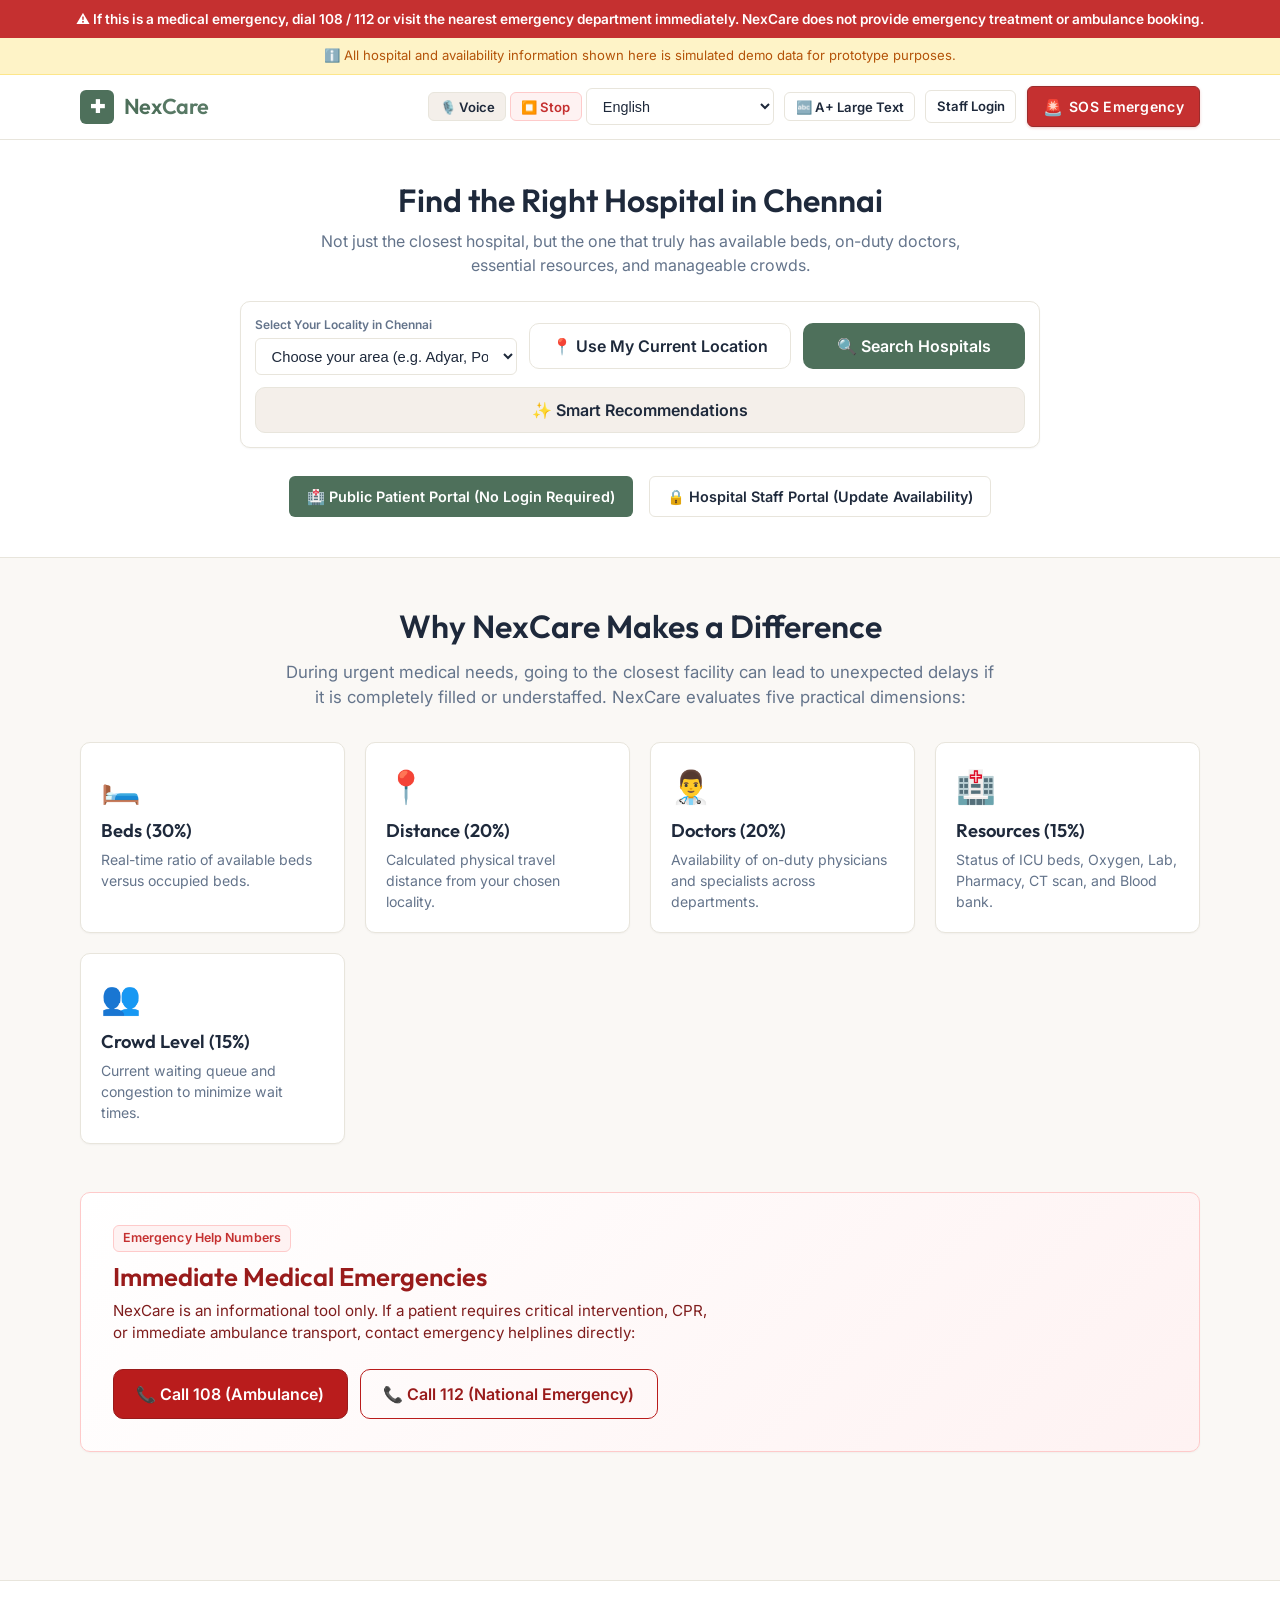
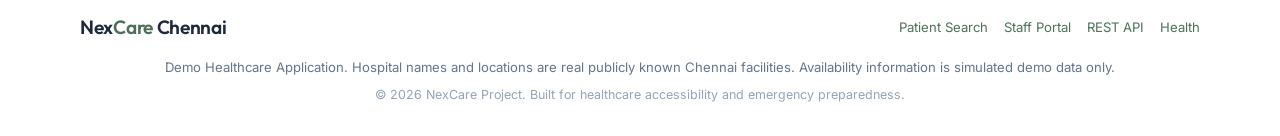
==== NexCare Project/NexCare/frontend/index.html @ f8515d34 "Initial commit - NexCare website" ====
<!DOCTYPE html>
<html lang="en">
<head>
  <meta charset="UTF-8">
  <meta name="viewport" content="width=device-width, initial-scale=1.0">
  <title>NexCare — Smart Chennai Hospital Availability & Guidance</title>
  <meta name="description" content="Find suitable nearby hospitals in Chennai by comparing bed availability, doctor availability, critical medical resources, and patient crowd levels.">
  <link rel="preconnect" href="https://fonts.googleapis.com">
  <link rel="preconnect" href="https://fonts.gstatic.com" crossorigin>
  <link href="https://fonts.googleapis.com/css2?family=Inter:wght@400;500;600;700&family=Outfit:wght@600;700;800&display=swap" rel="stylesheet">
  <link rel="stylesheet" href="style.css">
</head>
<body>

  <!-- Emergency Banner (Mandatory) -->
  <div class="emergency-banner" role="alert">
    <span data-i18n="emergency_banner">⚠️ If this is a medical emergency, dial 108 / 112 or visit the nearest emergency department immediately. NexCare does not provide emergency treatment or ambulance booking.</span>
  </div>

  <!-- Simulated Data Disclaimer (Mandatory) -->
  <div class="demo-banner">
    <span data-i18n="demo_banner">ℹ️ All hospital and availability information shown here is simulated demo data for prototype purposes.</span>
  </div>

  <!-- Navigation Bar -->
  <nav class="navbar" aria-label="Main Navigation">
    <div class="nav-container">
      <a href="index.html" class="brand-logo" aria-label="NexCare Home">
        <div class="brand-icon">✚</div>
        <div class="brand-name"><span data-i18n="brand_name">Nex</span><span style="color: var(--secondary);" data-i18n="brand_suffix">Care</span></div>
      </a>

      <div class="nav-controls">
        <!-- Grouped Voice Controls & Language Selector -->
        <div class="nav-voice-lang-group" role="group" aria-label="Voice and Language Controls">
          <button id="voice-assist-btn" class="btn btn-voice btn-sm" aria-pressed="false" data-i18n="voice_btn_label" title="Click to speak or listen">🎙️ Voice</button>
          <button id="voice-stop-btn" class="btn btn-danger-subtle btn-sm" aria-label="Stop Voice Playback and Recognition" data-i18n="voice_stop_btn_label" title="Stop speech playback and voice listening">⏹️ Stop</button>
          
          <label for="lang-select" class="sr-only" style="display:none;" data-i18n="lang_select_label">Language</label>
          <select id="lang-select" class="form-control nav-lang-select" aria-label="Select Language">
            <option value="en">English</option>
            <option value="ta">தமிழ் (Tamil)</option>
            <option value="te">తెలుగు (Telugu)</option>
            <option value="kn">ಕನ್ನಡ (Kannada)</option>
            <option value="hi">हिन्दी (Hindi)</option>
            <option value="ml">മലയാളം (Malayalam)</option>
          </select>
        </div>

        <button id="toggle-text-size" class="btn btn-outline btn-sm" aria-pressed="false" data-i18n="text_large_btn" title="Toggle larger text for readability">🔤 A+ Large Text</button>
        <a href="staff.html" class="btn btn-outline btn-sm" id="nav-staff-btn" data-i18n="nav_staff_login">Staff Login</a>
        <a href="patient.html?sos=open" id="nav-sos-btn" class="btn btn-sos-nav" aria-label="Emergency SOS Assistance" title="Emergency SOS Numbers & Immediate Dispatch">
          <span class="sos-icon">🚨</span>
          <span class="sos-text" data-i18n="sos_btn_label">SOS Emergency</span>
        </a>
      </div>
    </div>
  </nav>

  <!-- Hero Section -->
  <header class="hero-section">
    <div class="container">
      <h1 class="hero-title" data-i18n="hero_title">Find the Right Hospital in Chennai</h1>
      <p class="hero-subtitle" data-i18n="hero_subtitle">
        Not just the closest hospital, but the one that truly has available beds, on-duty doctors, essential resources, and manageable crowds.
      </p>

      <!-- Locality Quick Selector & Live Location -->
      <div class="locality-search-box" role="search">
        <div class="locality-select-wrap">
          <label for="quick-locality" data-i18n="select_locality_label">Select Your Locality in Chennai</label>
          <select id="quick-locality" class="locality-select" aria-label="Select your Chennai locality">
            <option value="" data-i18n="select_locality_placeholder">Choose your area (e.g. Adyar, Porur, Guindy)...</option>
            <option value="Adyar">Adyar</option>
            <option value="Anna Nagar">Anna Nagar</option>
            <option value="Egmore">Egmore</option>
            <option value="Guindy">Guindy</option>
            <option value="Manapakkam">Manapakkam</option>
            <option value="Mogappair">Mogappair</option>
            <option value="Perambur">Perambur</option>
            <option value="Porur">Porur</option>
            <option value="Sholinganallur">Sholinganallur</option>
            <option value="T. Nagar">T. Nagar</option>
            <option value="Tambaram">Tambaram</option>
            <option value="Velachery">Velachery</option>
          </select>
        </div>

        <button id="btn-quick-live-loc" class="btn btn-outline btn-lg" style="flex: 1 1 200px;" data-i18n="btn_live_location">
          📍 Use My Current Location
        </button>

        <button id="btn-quick-search" class="btn btn-primary btn-lg" style="flex: 1 1 180px;" data-i18n="btn_search">
          🔍 Search Hospitals
        </button>

        <button id="btn-quick-recommend" class="btn btn-secondary btn-lg" style="flex: 1 1 210px;" data-i18n="btn_recommend">
          ✨ Smart Recommendations
        </button>
      </div>

      <!-- Quick Portal Switcher Cards -->
      <div style="display: flex; justify-content: center; gap: 1rem; margin-top: 1.75rem; flex-wrap: wrap;">
        <a href="patient.html" class="btn btn-primary" data-i18n="btn_public_portal">
          🏥 Public Patient Portal (No Login Required)
        </a>
        <a href="staff.html" class="btn btn-outline" data-i18n="btn_staff_portal">
          🔒 Hospital Staff Portal (Update Availability)
        </a>
      </div>
    </div>
  </header>

  <!-- Explanation Section: How NexCare Works -->
  <main class="container" style="padding-top: 3rem; padding-bottom: 3rem;">
    <section style="text-align: center; margin-bottom: 3rem;">
      <h2 style="font-size: 2rem; margin-bottom: 0.75rem;" data-i18n="why_nexcare_title">Why NexCare Makes a Difference</h2>
      <p style="color: var(--text-muted); max-width: 720px; margin: 0 auto 2rem; font-size: 1.05rem;" data-i18n="why_nexcare_desc">
        During urgent medical needs, going to the closest facility can lead to unexpected delays if it is completely filled or understaffed. NexCare evaluates five practical dimensions:
      </p>

      <div style="display: grid; grid-template-columns: repeat(auto-fit, minmax(210px, 1fr)); gap: 1.25rem;">
        <div class="card" style="text-align: left;">
          <div style="font-size: 2rem; margin-bottom: 0.5rem;">🛏️</div>
          <h3 style="font-size: 1.15rem; margin-bottom: 0.35rem;" data-i18n="factor_beds_title">Beds (30%)</h3>
          <p style="font-size: 0.88rem; color: var(--text-muted);" data-i18n="factor_beds_desc">Real-time ratio of available beds versus occupied beds.</p>
        </div>

        <div class="card" style="text-align: left;">
          <div style="font-size: 2rem; margin-bottom: 0.5rem;">📍</div>
          <h3 style="font-size: 1.15rem; margin-bottom: 0.35rem;" data-i18n="factor_distance_title">Distance (20%)</h3>
          <p style="font-size: 0.88rem; color: var(--text-muted);" data-i18n="factor_distance_desc">Calculated physical travel distance from your chosen locality.</p>
        </div>

        <div class="card" style="text-align: left;">
          <div style="font-size: 2rem; margin-bottom: 0.5rem;">👨‍⚕️</div>
          <h3 style="font-size: 1.15rem; margin-bottom: 0.35rem;" data-i18n="factor_doctors_title">Doctors (20%)</h3>
          <p style="font-size: 0.88rem; color: var(--text-muted);" data-i18n="factor_doctors_desc">Availability of on-duty physicians and specialists across departments.</p>
        </div>

        <div class="card" style="text-align: left;">
          <div style="font-size: 2rem; margin-bottom: 0.5rem;">🏥</div>
          <h3 style="font-size: 1.15rem; margin-bottom: 0.35rem;" data-i18n="factor_resources_title">Resources (15%)</h3>
          <p style="font-size: 0.88rem; color: var(--text-muted);" data-i18n="factor_resources_desc">Status of ICU beds, Oxygen, Lab, Pharmacy, CT scan, and Blood bank.</p>
        </div>

        <div class="card" style="text-align: left;">
          <div style="font-size: 2rem; margin-bottom: 0.5rem;">👥</div>
          <h3 style="font-size: 1.15rem; margin-bottom: 0.35rem;" data-i18n="factor_crowd_title">Crowd Level (15%)</h3>
          <p style="font-size: 0.88rem; color: var(--text-muted);" data-i18n="factor_crowd_desc">Current waiting queue and congestion to minimize wait times.</p>
        </div>
      </div>
    </section>

    <!-- Emergency Services Section -->
    <section class="card" style="background: linear-gradient(135deg, #fff 0%, #fef2f2 100%); border-color: #fecaca; padding: 2rem; margin-bottom: 2rem;">
      <div style="display: flex; flex-wrap: wrap; align-items: center; justify-content: space-between; gap: 1.5rem;">
        <div>
          <span class="badge badge-red" style="margin-bottom: 0.5rem;">Emergency Help Numbers</span>
          <h2 style="font-size: 1.6rem; color: #991b1b; margin-bottom: 0.4rem;" data-i18n="emergency_numbers_title">Immediate Medical Emergencies</h2>
          <p style="color: #7f1d1d; max-width: 600px; font-size: 0.95rem;" data-i18n="emergency_box_desc">
            NexCare is an informational tool only. If a patient requires critical intervention, CPR, or immediate ambulance transport, contact emergency helplines directly:
          </p>
        </div>
        <div style="display: flex; gap: 0.75rem; flex-wrap: wrap;">
          <a href="tel:108" class="btn btn-lg btn-primary" style="background-color: #b91c1c; border-color: #991b1b;" data-i18n="call_108">
            📞 Call 108 (Ambulance)
          </a>
          <a href="tel:112" class="btn btn-lg btn-outline" style="color: #991b1b; border-color: #b91c1c;" data-i18n="call_112">
            📞 Call 112 (National Emergency)
          </a>
        </div>
      </div>
    </section>
  </main>

  <!-- Footer -->
  <footer class="footer">
    <div class="container">
      <div style="display: flex; flex-wrap: wrap; justify-content: space-between; align-items: center; gap: 1rem; margin-bottom: 1rem;">
        <div class="brand-name" style="font-size: 1.2rem;">Nex<span>Care</span> Chennai</div>
        <div style="display: flex; gap: 1rem;">
          <a href="patient.html" data-i18n="nav_patient">Patient Search</a>
          <a href="staff.html" data-i18n="nav_staff">Staff Portal</a>
          <a href="/api/hospitals" target="_blank">REST API</a>
          <a href="/health" target="_blank">Health</a>
        </div>
      </div>
      <p style="margin-bottom: 0.5rem;" data-i18n="footer_text">
        Demo Healthcare Application. Hospital names and locations are real publicly known Chennai facilities. Availability information is simulated demo data only.
      </p>
      <p style="font-size: 0.78rem; color: #94a3b8;" data-i18n="footer_copy">
        &copy; 2026 NexCare Project. Built for healthcare accessibility and emergency preparedness.
      </p>
    </div>
  </footer>

  <script src="script.js"></script>
  <script>
    // Wire Quick Buttons
    const liveBtn = document.getElementById('btn-quick-live-loc');
    if (liveBtn) {
      liveBtn.addEventListener('click', () => {
        if (!navigator.geolocation) {
          window.location.href = 'patient.html';
          return;
        }
        liveBtn.textContent = '📍 Detecting...';
        navigator.geolocation.getCurrentPosition(
          (pos) => {
            window.location.href = `patient.html?lat=${pos.coords.latitude}&lng=${pos.coords.longitude}`;
          },
          (err) => {
            alert('Location access was not granted. Opening patient portal to select your location manually.');
            window.location.href = 'patient.html';
          },
          { timeout: 8000 }
        );
      });
    }

    document.getElementById('btn-quick-search').addEventListener('click', () => {
      const area = document.getElementById('quick-locality').value;
      const url = area ? `patient.html?locality=${encodeURIComponent(area)}&view=all` : `patient.html`;
      window.location.href = url;
    });

    document.getElementById('btn-quick-recommend').addEventListener('click', () => {
      const area = document.getElementById('quick-locality').value;
      const url = area ? `patient.html?locality=${encodeURIComponent(area)}&view=recommended` : `patient.html?view=recommended`;
      window.location.href = url;
    });
  </script>
</body>
</html>
---- NexCare Project/NexCare/frontend/style.css ----
/* ====================================================================
   NexCare — Universal Minimalist Design System
   Palette: Warm Cream Background (#FAF8F5), White Cards (#FFFFFF),
            Sage Green Primary (#4E705B), Slate Text (#1E293B),
            Muted Red for Emergency SOS (#C53030)
   Principles: Calm, uncluttered, high-contrast, accessible healthcare UI
   ==================================================================== */

:root {
  /* Core Palette */
  --color-primary: #4E705B;         /* Calm Sage Green */
  --color-primary-hover: #3D5847;   /* Deeper Sage Green */
  --color-primary-light: #EEF4F0;   /* Pale Sage Tint */

  --color-background: #FAF8F5;      /* Warm Soothing Cream Background */
  --color-surface: #FFFFFF;         /* Pure White Surface/Cards */
  --color-surface-subtle: #F4EFEA;  /* Soft Warm Neutral */

  --color-text-primary: #1E293B;    /* Deep Charcoal/Slate */
  --color-text-muted: #64748B;      /* Balanced Slate Muted */
  --color-text-inverse: #FFFFFF;    /* Pure White */

  --color-border: #E8E5DC;          /* Subtle Soft Border */
  --color-border-strong: #D5D1C6;

  /* SOS Emergency (The Deliberate High-Contrast Danger Exception) */
  --color-danger: #C53030;          /* Muted Crimson Red */
  --color-danger-hover: #9B2C2C;
  --color-danger-bg: #FEF2F2;
  --color-danger-border: #FECACA;

  /* Status Indicators (Always Text-Paired) */
  --status-green: #2E7D32;
  --status-green-bg: #E8F5E9;
  --status-green-border: #C8E6C9;

  --status-yellow: #B45309;
  --status-yellow-bg: #FEF3C7;
  --status-yellow-border: #FDE68A;

  --status-red: #C53030;
  --status-red-bg: #FEF2F2;
  --status-red-border: #FECACA;

  --color-success: var(--status-green);
  --color-success-bg: var(--status-green-bg);
  --color-success-text: var(--status-green);

  /* Legacy variable aliases for full backwards compatibility */
  --primary: var(--color-primary);
  --primary-hover: var(--color-primary-hover);
  --primary-light: var(--color-primary-light);
  --secondary: #587965;
  --secondary-hover: #456150;
  --secondary-light: #EEF4F0;
  --accent: var(--color-primary);
  --accent-light: var(--color-primary-light);

  --bg-page: var(--color-background);
  --bg-surface: var(--color-surface);
  --bg-subtle: var(--color-surface-subtle);
  --border-subtle: var(--color-border);
  --border-strong: var(--color-border-strong);

  --text-main: var(--color-text-primary);
  --text-muted: var(--color-text-muted);
  --text-inverse: var(--color-text-inverse);

  /* Minimal Typography Scale (2 weights: 400 regular, 600 semi-bold) */
  --font-heading: 'Outfit', -apple-system, BlinkMacSystemFont, "Segoe UI", Roboto, sans-serif;
  --font-body: 'Inter', -apple-system, BlinkMacSystemFont, "Segoe UI", Roboto, sans-serif;
  --font-size-base: 0.95rem;
  --line-height-base: 1.5;

  /* Spacing Scale */
  --space-xs: 4px;
  --space-sm: 8px;
  --space-md: 16px;
  --space-lg: 24px;
  --space-xl: 32px;

  /* Corner Radii */
  --radius-sm: 6px;
  --radius-md: 10px;
  --radius-lg: 14px;
  --radius-full: 9999px;

  /* Subtle Minimalist Shadows (favoring flat borders) */
  --shadow-sm: 0 1px 2px rgba(0, 0, 0, 0.04);
  --shadow-md: 0 2px 6px rgba(0, 0, 0, 0.05);
  --shadow-lg: 0 8px 24px rgba(0, 0, 0, 0.08);
  --transition: all 0.15s ease-out;
}

/* Accessible Large Text Mode */
body.large-text {
  --font-size-base: 1.15rem;
}
body.large-text h1 { font-size: 2.1rem; }
body.large-text h2 { font-size: 1.6rem; }
body.large-text h3 { font-size: 1.3rem; }
body.large-text .btn, body.large-text input, body.large-text select {
  font-size: 1.15rem;
  padding: 0.8rem 1.25rem;
}

/* Reset & Base */
*, *::before, *::after {
  box-sizing: border-box;
  margin: 0;
  padding: 0;
}

body {
  font-family: var(--font-body);
  font-size: var(--font-size-base);
  font-weight: 400;
  line-height: var(--line-height-base);
  color: var(--text-main);
  background-color: var(--bg-page);
  -webkit-font-smoothing: antialiased;
}

h1, h2, h3, h4, h5, h6 {
  font-family: var(--font-heading);
  color: var(--text-main);
  font-weight: 600;
  line-height: 1.3;
}

h1 { font-size: 1.75rem; }
h2 { font-size: 1.35rem; }
h3 { font-size: 1.1rem; }

a {
  color: var(--primary);
  text-decoration: none;
  transition: var(--transition);
}
a:hover {
  color: var(--primary-hover);
  text-decoration: underline;
}

/* ====================================================================
   Layout & Containers
   ==================================================================== */
.container {
  max-width: 1160px;
  margin: 0 auto;
  padding: 0 1.25rem;
}

.container-narrow {
  max-width: 760px;
  margin: 0 auto;
  padding: 0 1.25rem;
}

/* Header / Navbar */
.navbar {
  background-color: var(--bg-surface);
  border-bottom: 1px solid var(--border-subtle);
  position: sticky;
  top: 0;
  z-index: 100;
}

.nav-container {
  display: flex;
  align-items: center;
  justify-content: space-between;
  height: 64px;
  padding: 0 1.25rem;
  max-width: 1160px;
  margin: 0 auto;
}

.brand-logo {
  display: flex;
  align-items: center;
  gap: 0.6rem;
  text-decoration: none;
}

.brand-icon {
  width: 34px;
  height: 34px;
  background-color: var(--color-primary);
  color: #fff;
  border-radius: var(--radius-sm);
  display: flex;
  align-items: center;
  justify-content: center;
  font-size: 1.15rem;
  font-weight: 600;
}

.brand-name {
  font-family: var(--font-heading);
  font-size: 1.35rem;
  font-weight: 600;
  color: var(--color-text-primary);
  letter-spacing: -0.3px;
}
.brand-name span {
  color: var(--color-primary);
}

.nav-controls {
  display: flex;
  align-items: center;
  gap: 0.65rem;
}

/* Announcement Banners */
.emergency-banner {
  background-color: var(--color-danger);
  color: #ffffff;
  padding: 0.55rem 1rem;
  text-align: center;
  font-size: 0.85rem;
  font-weight: 600;
  display: flex;
  align-items: center;
  justify-content: center;
  gap: 0.5rem;
}
.emergency-banner a {
  color: #ffffff;
  text-decoration: underline;
  font-weight: 600;
}

.demo-banner {
  background-color: var(--status-yellow-bg);
  color: var(--status-yellow);
  border-bottom: 1px solid var(--status-yellow-border);
  padding: 0.5rem 1rem;
  text-align: center;
  font-size: 0.82rem;
  font-weight: 400;
  display: flex;
  align-items: center;
  justify-content: center;
  gap: 0.5rem;
}

/* ====================================================================
   Buttons (Minimalist & Flat)
   ==================================================================== */
.btn {
  display: inline-flex;
  align-items: center;
  justify-content: center;
  gap: 0.45rem;
  padding: 0.55rem 1.05rem;
  font-family: var(--font-body);
  font-size: 0.9rem;
  font-weight: 600;
  border-radius: var(--radius-sm);
  border: 1px solid transparent;
  cursor: pointer;
  transition: var(--transition);
  text-decoration: none;
  white-space: nowrap;
}

.btn-primary {
  background-color: var(--color-primary);
  color: #ffffff;
}
.btn-primary:hover {
  background-color: var(--color-primary-hover);
  color: #ffffff;
  text-decoration: none;
}

.btn-secondary {
  background-color: var(--color-surface-subtle);
  color: var(--color-text-primary);
  border-color: var(--color-border);
}
.btn-secondary:hover {
  background-color: var(--color-border);
  text-decoration: none;
}

.btn-outline {
  background-color: transparent;
  color: var(--color-text-primary);
  border-color: var(--color-border);
}
.btn-outline:hover {
  background-color: var(--color-surface-subtle);
  border-color: var(--color-border-strong);
  text-decoration: none;
}

.btn-danger {
  background-color: var(--color-danger);
  color: #ffffff;
}
.btn-danger:hover {
  background-color: var(--color-danger-hover);
  color: #ffffff;
  text-decoration: none;
}

.btn-danger-subtle {
  background-color: var(--color-danger-bg);
  color: var(--color-danger);
  border-color: var(--color-danger-border);
}
.btn-danger-subtle:hover {
  background-color: var(--color-danger);
  color: #ffffff;
}

.btn-success {
  background-color: var(--status-green);
  color: #ffffff;
}
.btn-success:hover {
  background-color: #256629;
  color: #ffffff;
}

.btn-sm {
  padding: 0.35rem 0.65rem;
  font-size: 0.82rem;
  border-radius: var(--radius-sm);
}

.btn-lg {
  padding: 0.75rem 1.4rem;
  font-size: 1rem;
  border-radius: var(--radius-md);
}

.btn-toggle-active {
  background-color: var(--color-primary-light);
  color: var(--color-primary);
  border-color: var(--color-primary);
}

/* ====================================================================
   Status Badges (Clean & Readable)
   ==================================================================== */
.badge {
  display: inline-flex;
  align-items: center;
  gap: 0.3rem;
  padding: 0.2rem 0.55rem;
  border-radius: var(--radius-sm);
  font-size: 0.78rem;
  font-weight: 600;
  letter-spacing: 0.1px;
  text-transform: capitalize;
  border: 1px solid transparent;
}

.badge-green {
  background-color: var(--status-green-bg);
  color: var(--status-green);
  border-color: var(--status-green-border);
}

.badge-yellow {
  background-color: var(--status-yellow-bg);
  color: var(--status-yellow);
  border-color: var(--status-yellow-border);
}

.badge-red {
  background-color: var(--status-red-bg);
  color: var(--status-red);
  border-color: var(--status-red-border);
}

.badge-blue {
  background-color: #EBF3F8;
  color: #2B6CB0;
  border-color: #BEE3F8;
}

.badge-purple {
  background-color: #F3E8FF;
  color: #6B21A8;
  border-color: #E9D5FF;
}

.badge-neutral {
  background-color: var(--color-surface-subtle);
  color: var(--color-text-muted);
  border-color: var(--color-border);
}

.badge-specialty {
  background-color: var(--color-surface-subtle);
  color: var(--color-text-primary);
  border: 1px solid var(--color-border);
  font-size: 0.75rem;
  font-weight: 400;
}

.badge-emergency {
  background-color: var(--color-danger);
  color: #ffffff;
  font-weight: 600;
}

.badge-bed-reserved {
  display: inline-flex;
  align-items: center;
  gap: 0.3rem;
  background-color: var(--status-green-bg);
  color: var(--status-green);
  border: 1px solid var(--status-green-border);
  padding: 0.25rem 0.55rem;
  border-radius: var(--radius-sm);
  font-size: 0.8rem;
  font-weight: 600;
}

/* ====================================================================
   Cards & Surfaces (Flat with subtle 1px border)
   ==================================================================== */
.card {
  background-color: var(--color-surface);
  border: 1px solid var(--color-border);
  border-radius: var(--radius-md);
  padding: 1.25rem;
  box-shadow: var(--shadow-sm);
  transition: var(--transition);
}

/* Hero Section (Calm Cream/White) */
.hero-section {
  background-color: var(--color-surface);
  border-bottom: 1px solid var(--color-border);
  color: var(--color-text-primary);
  padding: 2.5rem 1rem;
  text-align: center;
}
.hero-title {
  font-size: 2rem;
  font-weight: 600;
  margin-bottom: 0.5rem;
  color: var(--color-text-primary);
}
.hero-subtitle {
  color: var(--color-text-muted);
  font-size: 1rem;
  max-width: 640px;
  margin: 0 auto 1.5rem;
  line-height: 1.5;
}

/* Locality Selector Hero Bar */
.locality-search-box {
  background-color: var(--color-surface);
  border: 1px solid var(--color-border);
  border-radius: var(--radius-md);
  padding: 0.85rem;
  box-shadow: var(--shadow-sm);
  display: flex;
  flex-wrap: wrap;
  gap: 0.75rem;
  max-width: 800px;
  margin: 0 auto;
  align-items: center;
}
.locality-select-wrap {
  flex: 1 1 220px;
  text-align: left;
}
.locality-select-wrap label {
  display: block;
  font-size: 0.75rem;
  font-weight: 600;
  color: var(--color-text-muted);
  margin-bottom: 0.25rem;
}
.locality-select {
  width: 100%;
  padding: 0.55rem 0.75rem;
  font-size: 0.92rem;
  border: 1px solid var(--color-border);
  border-radius: var(--radius-sm);
  background-color: var(--color-surface);
  color: var(--color-text-primary);
  outline: none;
}
.locality-select:focus {
  border-color: var(--color-primary);
}

/* Filter Controls Bar */
.filter-bar {
  background-color: var(--color-surface);
  border: 1px solid var(--color-border);
  border-radius: var(--radius-md);
  padding: 0.85rem 1rem;
  margin: 1.5rem 0;
  display: flex;
  flex-wrap: wrap;
  align-items: center;
  justify-content: space-between;
  gap: 0.85rem;
}
.filter-group {
  display: flex;
  flex-wrap: wrap;
  align-items: center;
  gap: 0.5rem;
}
.filter-input {
  padding: 0.5rem 0.75rem;
  font-size: 0.88rem;
  border: 1px solid var(--color-border);
  border-radius: var(--radius-sm);
  background-color: var(--color-surface);
  color: var(--color-text-primary);
  min-width: 180px;
  outline: none;
}
.filter-input:focus {
  border-color: var(--color-primary);
}

/* View Switcher Tabs */
.view-tabs {
  display: inline-flex;
  background-color: var(--color-surface-subtle);
  border-radius: var(--radius-sm);
  padding: 3px;
  border: 1px solid var(--color-border);
}
.view-tab {
  padding: 0.45rem 0.85rem;
  border: none;
  background: transparent;
  font-weight: 600;
  font-size: 0.85rem;
  color: var(--color-text-muted);
  border-radius: var(--radius-sm);
  cursor: pointer;
  transition: var(--transition);
}
.view-tab.active {
  background-color: var(--color-surface);
  color: var(--color-primary);
  box-shadow: var(--shadow-sm);
}

/* Hospital Cards Grid */
.hospitals-grid {
  display: grid;
  grid-template-columns: repeat(auto-fill, minmax(340px, 1fr));
  gap: 1.25rem;
  margin-bottom: 2.5rem;
}

.hospital-card {
  background-color: var(--color-surface);
  border: 1px solid var(--color-border);
  border-radius: var(--radius-md);
  padding: 1.25rem;
  display: flex;
  flex-direction: column;
  justify-content: space-between;
  transition: border-color 0.15s ease;
}
.hospital-card:hover {
  border-color: var(--color-primary);
}

.card-header {
  margin-bottom: 0.75rem;
}
.card-locality-badge {
  font-size: 0.72rem;
  font-weight: 600;
  color: var(--color-primary);
  text-transform: uppercase;
  letter-spacing: 0.3px;
}
.card-title {
  font-size: 1.15rem;
  font-weight: 600;
  margin: 0.15rem 0 0.35rem;
  color: var(--color-text-primary);
}
.card-address {
  font-size: 0.82rem;
  color: var(--color-text-muted);
  line-height: 1.4;
  margin-bottom: 0.5rem;
}

/* Progress bar for Beds */
.bed-stat-wrap {
  margin: 0.75rem 0;
  background-color: var(--color-surface-subtle);
  border-radius: var(--radius-sm);
  padding: 0.65rem 0.75rem;
}
.bed-stat-header {
  display: flex;
  justify-content: space-between;
  font-size: 0.82rem;
  font-weight: 600;
  margin-bottom: 0.35rem;
}
.progress-bar-bg {
  height: 6px;
  background-color: var(--color-border);
  border-radius: var(--radius-full);
  overflow: hidden;
}
.progress-bar-fill {
  height: 100%;
  background-color: var(--color-primary);
  border-radius: var(--radius-full);
  transition: width 0.3s ease;
}

/* Status Indicators in Card */
.card-indicators {
  display: flex;
  flex-wrap: wrap;
  gap: 0.4rem;
  margin-bottom: 0.85rem;
}

/* Recommendation Highlight Box */
.rec-reason-box {
  background-color: var(--color-primary-light);
  border-left: 3px solid var(--color-primary);
  padding: 0.65rem 0.85rem;
  border-radius: var(--radius-sm);
  font-size: 0.82rem;
  color: var(--color-primary-hover);
  margin-bottom: 0.85rem;
  line-height: 1.4;
}

/* Score Badge */
.score-badge {
  display: inline-flex;
  align-items: center;
  justify-content: center;
  width: 40px;
  height: 40px;
  border-radius: var(--radius-full);
  background-color: var(--color-primary-light);
  color: var(--color-primary);
  font-weight: 600;
  font-size: 0.95rem;
}

.card-action-bar {
  margin-top: 0.75rem;
  padding-top: 0.65rem;
  display: flex;
  justify-content: space-between;
  align-items: center;
  flex-wrap: wrap;
  gap: 0.5rem;
}

/* ====================================================================
   Modals (General & SOS)
   ==================================================================== */
.modal-backdrop {
  position: fixed;
  inset: 0;
  background-color: rgba(15, 23, 42, 0.55);
  backdrop-filter: blur(2px);
  display: none;
  align-items: center;
  justify-content: center;
  z-index: 2000;
  padding: 1rem;
  opacity: 0;
  pointer-events: none;
  transition: opacity 0.15s ease-out;
}

.modal-backdrop.open,
#sos-modal.open {
  opacity: 1 !important;
  pointer-events: auto !important;
  display: flex !important;
}

.modal-content {
  background-color: var(--color-surface);
  border: 1px solid var(--color-border);
  border-radius: var(--radius-md);
  max-width: 620px;
  width: 100%;
  max-height: 90vh;
  overflow-y: auto;
  padding: 1.5rem;
  position: relative;
  box-shadow: var(--shadow-lg);
}
.modal-close {
  position: absolute;
  top: 1rem;
  right: 1rem;
  background: none;
  border: none;
  font-size: 1.4rem;
  cursor: pointer;
  color: var(--color-text-muted);
}
.modal-close:hover {
  color: var(--color-text-primary);
}

/* Resource Grid in Modal/Staff */
.resource-grid {
  display: grid;
  grid-template-columns: repeat(auto-fill, minmax(120px, 1fr));
  gap: 0.5rem;
  margin: 0.85rem 0;
}
.resource-item {
  background-color: var(--color-surface-subtle);
  border: 1px solid var(--color-border);
  border-radius: var(--radius-sm);
  padding: 0.55rem;
  text-align: center;
}
.resource-name {
  font-size: 0.75rem;
  font-weight: 600;
  color: var(--color-text-muted);
  margin-bottom: 0.25rem;
}

/* ====================================================================
   Floating & Sticky Top-Right SOS Emergency Button Components
   ==================================================================== */
.btn-sos-nav,
.btn-sos-floating {
  background-color: var(--color-danger);
  color: #ffffff !important;
  border: 1px solid var(--color-danger-hover);
  border-radius: var(--radius-sm);
  padding: 0.45rem 0.95rem;
  font-size: 0.88rem;
  font-weight: 600;
  display: inline-flex;
  align-items: center;
  gap: 0.4rem;
  cursor: pointer;
  white-space: nowrap;
  transition: background-color 0.15s ease, transform 0.1s ease;
  box-shadow: 0 1px 3px rgba(197, 48, 48, 0.25);
  flex-shrink: 0;
  text-decoration: none;
}
.btn-sos-nav:hover,
.btn-sos-floating:hover {
  background-color: var(--color-danger-hover);
  color: #ffffff !important;
  text-decoration: none;
}
.btn-sos-nav .sos-icon,
.btn-sos-floating .sos-icon {
  font-size: 1rem;
}
.btn-sos-nav .sos-text,
.btn-sos-floating .sos-text {
  font-weight: 600;
  letter-spacing: 0.02em;
}

/* Staff Header Emergency Alert Indicator (Top-Right of Dashboard) */
.staff-header-top-right {
  display: flex;
  flex-direction: column;
  align-items: flex-end;
  gap: 0.5rem;
}

.staff-header-emergency-alert {
  display: inline-flex;
  align-items: center;
  gap: 0.45rem;
  padding: 0.45rem 0.9rem;
  border-radius: var(--radius-sm);
  font-size: 0.84rem;
  font-weight: 600;
  cursor: pointer;
  border: 1px solid transparent;
  transition: all 0.15s ease;
  background: none;
  font-family: inherit;
}

.staff-header-emergency-alert.alert-active {
  background-color: var(--color-danger);
  color: #ffffff;
  border-color: var(--color-danger-hover);
  box-shadow: 0 2px 8px rgba(197, 48, 48, 0.3);
  animation: pulse-sos 2s infinite ease-in-out;
}

.staff-header-emergency-alert.alert-active:hover {
  background-color: var(--color-danger-hover);
}

.staff-header-emergency-alert.alert-quiet {
  background-color: var(--color-surface-subtle);
  color: var(--color-text-muted);
  border-color: var(--color-border);
}

.staff-header-emergency-alert.alert-quiet:hover {
  border-color: var(--color-border-strong);
  color: var(--color-text-primary);
}

.staff-header-emergency-alert .alert-action-arrow {
  font-size: 0.85rem;
  opacity: 0.85;
}

@keyframes pulse-sos {
  0% { transform: scale(1); }
  50% { transform: scale(1.02); box-shadow: 0 4px 12px rgba(197, 48, 48, 0.4); }
  100% { transform: scale(1); }
}

.sos-modal-card {
  background-color: var(--color-surface);
  border-radius: var(--radius-md);
  max-width: 580px;
  width: 100%;
  max-height: 90vh;
  overflow-y: auto;
  box-shadow: var(--shadow-lg);
  border: 1px solid var(--color-border);
}
.sos-modal-header {
  display: flex;
  justify-content: space-between;
  align-items: center;
  padding: 1.1rem 1.25rem;
  background-color: var(--color-surface);
  border-bottom: 1px solid var(--color-border);
}
.btn-modal-close {
  background: none;
  border: none;
  font-size: 1.4rem;
  cursor: pointer;
  color: var(--color-text-muted);
  line-height: 1;
}
.btn-modal-close:hover {
  color: var(--color-text-primary);
}

.sos-alert-box {
  background-color: var(--color-danger-bg);
  border: 1px solid var(--color-danger-border);
  color: #7f1d1d;
  padding: 0.75rem 0.95rem;
  border-radius: var(--radius-sm);
  display: flex;
  gap: 0.65rem;
  align-items: flex-start;
  font-size: 0.82rem;
  line-height: 1.4;
}

.simulated-emergency-notice {
  background-color: var(--color-surface-subtle);
  border: 1px dashed var(--color-border);
  color: var(--color-text-muted);
  padding: 0.65rem 0.85rem;
  border-radius: var(--radius-sm);
  font-size: 0.78rem;
  display: flex;
  align-items: flex-start;
  gap: 0.45rem;
  line-height: 1.35;
}

.active-emergency-banner {
  background-color: var(--color-danger);
  color: #ffffff;
  padding: 0.65rem 1.15rem;
  border-radius: var(--radius-sm);
  margin-bottom: 1.25rem;
  display: flex;
  justify-content: space-between;
  align-items: center;
  gap: 0.75rem;
  flex-wrap: wrap;
  font-size: 0.88rem;
}
.active-emergency-banner button {
  background-color: #ffffff;
  color: var(--color-danger);
  border: none;
  border-radius: var(--radius-sm);
  padding: 0.35rem 0.75rem;
  font-weight: 600;
  font-size: 0.8rem;
  cursor: pointer;
}

/* 4-Step Emergency Timeline */
.emergency-timeline {
  display: flex;
  justify-content: space-between;
  align-items: center;
  position: relative;
  margin: 1.25rem 0;
  padding: 0 0.5rem;
}
.emergency-timeline::before {
  content: '';
  position: absolute;
  top: 16px;
  left: 25px;
  right: 25px;
  height: 2px;
  background-color: var(--color-border);
  z-index: 1;
}
.timeline-step {
  position: relative;
  z-index: 2;
  display: flex;
  flex-direction: column;
  align-items: center;
  text-align: center;
  flex: 1;
}
.timeline-step-icon {
  width: 32px;
  height: 32px;
  border-radius: 50%;
  background-color: var(--color-surface);
  border: 2px solid var(--color-border);
  color: var(--color-text-muted);
  display: flex;
  align-items: center;
  justify-content: center;
  font-size: 0.85rem;
  font-weight: 600;
  margin-bottom: 0.35rem;
}
.timeline-step-label {
  font-size: 0.72rem;
  font-weight: 600;
  color: var(--color-text-muted);
}
.timeline-step.completed .timeline-step-icon {
  background-color: var(--color-primary);
  border-color: var(--color-primary);
  color: #ffffff;
}
.timeline-step.completed .timeline-step-label {
  color: var(--color-primary);
}
.timeline-step.current .timeline-step-icon {
  background-color: var(--color-danger);
  border-color: var(--color-danger);
  color: #ffffff;
}
.timeline-step.current .timeline-step-label {
  color: var(--color-danger);
}

/* Emergency Info Grid */
.emergency-info-grid {
  display: grid;
  grid-template-columns: repeat(auto-fit, minmax(160px, 1fr));
  gap: 0.65rem;
  margin-bottom: 1.15rem;
}
.emergency-info-item {
  background-color: var(--color-surface-subtle);
  border: 1px solid var(--color-border);
  padding: 0.75rem;
  border-radius: var(--radius-sm);
}
.emergency-info-item .info-label {
  font-size: 0.72rem;
  font-weight: 600;
  color: var(--color-text-muted);
  margin-bottom: 0.2rem;
}
.emergency-info-item .info-val {
  font-size: 0.95rem;
  font-weight: 600;
  color: var(--color-text-primary);
}

/* Hotlines inside modal */
.sos-hotline-grid {
  display: grid;
  grid-template-columns: 1fr 1fr;
  gap: 0.75rem;
}
.sos-hotline-btn {
  display: flex;
  align-items: center;
  gap: 0.65rem;
  padding: 0.75rem 0.85rem;
  border-radius: var(--radius-sm);
  text-decoration: none;
  color: #ffffff;
  background-color: var(--color-danger);
  transition: background-color 0.15s ease;
}
.sos-hotline-btn:hover {
  background-color: var(--color-danger-hover);
  text-decoration: none;
}
.sos-hotline-btn.secondary-hotline {
  background-color: var(--color-primary);
}
.sos-hotline-btn.secondary-hotline:hover {
  background-color: var(--color-primary-hover);
}
.hotline-icon {
  font-size: 1.4rem;
}
.hotline-num {
  font-size: 1.25rem;
  font-weight: 600;
  line-height: 1.1;
}
.hotline-label {
  font-size: 0.7rem;
  opacity: 0.9;
}

.sos-hospital-item {
  display: flex;
  justify-content: space-between;
  align-items: center;
  padding: 0.65rem 0.75rem;
  background-color: var(--color-surface);
  border: 1px solid var(--color-border);
  border-radius: var(--radius-sm);
  margin-bottom: 0.45rem;
}

.btn-sos-confirm-action {
  background-color: var(--color-danger);
  color: #ffffff;
  border: none;
  border-radius: var(--radius-sm);
  padding: 0.75rem 1.25rem;
  font-size: 0.95rem;
  font-weight: 600;
  cursor: pointer;
  transition: background-color 0.15s ease;
  width: 100%;
}
.btn-sos-confirm-action:hover {
  background-color: var(--color-danger-hover);
}

.btn-sos-cancel-action {
  background: none;
  border: 1px solid var(--color-border);
  color: var(--color-text-muted);
  border-radius: var(--radius-sm);
  padding: 0.55rem 1rem;
  font-size: 0.88rem;
  font-weight: 600;
  cursor: pointer;
}
.btn-sos-cancel-action:hover {
  color: var(--color-text-primary);
  border-color: var(--color-border-strong);
}

.btn-emergency-cancel-req {
  background: none;
  border: 1px solid var(--color-danger);
  color: var(--color-danger);
  padding: 0.45rem 0.85rem;
  border-radius: var(--radius-sm);
  font-weight: 600;
  font-size: 0.82rem;
  cursor: pointer;
  transition: var(--transition);
}
.btn-emergency-cancel-req:hover {
  background-color: var(--color-danger);
  color: #ffffff;
}

/* ====================================================================
   Staff Dashboard Minimalist Elements
   ==================================================================== */
.staff-header-card {
  background-color: var(--color-surface);
  border: 1px solid var(--color-border);
  color: var(--color-text-primary);
  border-radius: var(--radius-md);
  padding: 1.25rem 1.5rem;
  margin-bottom: 1.5rem;
  display: flex;
  flex-wrap: wrap;
  align-items: center;
  justify-content: space-between;
  gap: 1rem;
}
.staff-info-title {
  color: var(--color-text-primary);
  font-size: 1.4rem;
  font-weight: 600;
}
.staff-info-sub {
  color: var(--color-text-muted);
  font-size: 0.88rem;
}

.staff-warning-box {
  background-color: var(--color-danger-bg);
  border: 1px solid var(--color-danger-border);
  color: #7f1d1d;
  padding: 0.75rem 1rem;
  border-radius: var(--radius-sm);
  margin-bottom: 1.25rem;
  font-size: 0.88rem;
  font-weight: 600;
  display: flex;
  align-items: center;
  gap: 0.5rem;
}

.staff-section {
  background-color: var(--color-surface);
  border: 1px solid var(--color-border);
  border-radius: var(--radius-md);
  padding: 1.25rem 1.5rem;
  margin-bottom: 1.5rem;
}
.staff-section-header {
  display: flex;
  align-items: center;
  justify-content: space-between;
  margin-bottom: 1rem;
  border-bottom: 1px solid var(--color-border);
  padding-bottom: 0.65rem;
}

/* KPI Cards */
.staff-kpi-grid .kpi-card {
  background-color: var(--color-surface);
  border: 1px solid var(--color-border);
  border-radius: var(--radius-sm);
  padding: 1rem;
}

.form-row {
  display: grid;
  grid-template-columns: repeat(auto-fit, minmax(180px, 1fr));
  gap: 0.85rem;
  margin-bottom: 0.85rem;
}
.form-group {
  display: flex;
  flex-direction: column;
  gap: 0.3rem;
}
.form-group label {
  font-size: 0.82rem;
  font-weight: 600;
  color: var(--color-text-muted);
}
.form-control {
  padding: 0.55rem 0.75rem;
  font-size: 0.9rem;
  border: 1px solid var(--color-border);
  border-radius: var(--radius-sm);
  background-color: var(--color-surface);
  color: var(--color-text-primary);
  outline: none;
}
.form-control:focus {
  border-color: var(--color-primary);
}
.form-control.is-invalid {
  border-color: var(--color-danger);
  background-color: var(--color-danger-bg);
}

/* Tables */
.table-wrap {
  overflow-x: auto;
}
.audit-table,
.staff-emergency-table {
  width: 100%;
  border-collapse: collapse;
  font-size: 0.85rem;
  text-align: left;
}
.audit-table th,
.staff-emergency-table th {
  background-color: var(--color-surface-subtle);
  padding: 0.6rem 0.85rem;
  font-weight: 600;
  color: var(--color-text-primary);
  border-bottom: 1px solid var(--color-border);
}
.audit-table td,
.staff-emergency-table td {
  padding: 0.65rem 0.85rem;
  border-bottom: 1px solid var(--color-border);
  color: var(--color-text-primary);
  vertical-align: middle;
}
.audit-table tr:hover td,
.staff-emergency-table tr:hover td {
  background-color: var(--color-surface-subtle);
}

/* Voice Assistant Components */
.btn-voice {
  display: inline-flex;
  align-items: center;
  gap: 0.45rem;
  background-color: var(--color-surface-subtle);
  color: var(--color-text-primary);
  border: 1px solid var(--color-border);
  font-weight: 600;
  cursor: pointer;
  transition: var(--transition);
}
.btn-voice:hover {
  background-color: var(--color-primary-light);
  color: var(--color-primary);
  border-color: var(--color-primary);
}
.btn-voice.listening {
  background-color: var(--color-danger-bg) !important;
  color: var(--color-danger) !important;
  border-color: var(--color-danger) !important;
}

.voice-toast {
  position: fixed;
  bottom: 24px;
  right: 24px;
  background-color: #1E293B;
  color: #ffffff;
  border-radius: var(--radius-md);
  padding: 0.75rem 1.1rem;
  box-shadow: var(--shadow-lg);
  z-index: 3000;
  display: flex;
  align-items: center;
  gap: 0.65rem;
  font-size: 0.88rem;
  max-width: 400px;
  opacity: 0;
  transform: translateY(16px);
  pointer-events: none;
  transition: opacity 0.2s ease, transform 0.2s ease;
}
.voice-toast.show {
  opacity: 1;
  transform: translateY(0);
  pointer-events: auto;
}
.voice-toast-icon {
  width: 26px;
  height: 26px;
  border-radius: var(--radius-full);
  background-color: var(--color-danger);
  display: flex;
  align-items: center;
  justify-content: center;
  font-size: 0.85rem;
  flex-shrink: 0;
}
.voice-toast.speaking .voice-toast-icon {
  background-color: var(--status-green);
}
.voice-toast-text {
  flex: 1;
  line-height: 1.35;
}
.voice-toast-close {
  background: none;
  border: none;
  color: #94A3B8;
  font-size: 1.15rem;
  cursor: pointer;
  padding: 0 0.2rem;
}
.voice-toast-close:hover {
  color: #ffffff;
}

.btn-speak-card {
  background-color: var(--color-surface-subtle);
  color: var(--color-text-muted);
  border: 1px solid var(--color-border);
  font-size: 0.8rem;
  padding: 0.3rem 0.55rem;
  border-radius: var(--radius-sm);
  display: inline-flex;
  align-items: center;
  gap: 0.3rem;
  cursor: pointer;
  transition: var(--transition);
}
.btn-speak-card:hover {
  background-color: var(--color-primary-light);
  color: var(--color-primary);
  border-color: var(--color-primary);
}

.location-cascade-wrap {
  display: flex;
  flex-wrap: wrap;
  align-items: flex-end;
  gap: 0.85rem;
}

/* Footer */
.footer {
  background-color: var(--color-surface);
  border-top: 1px solid var(--color-border);
  padding: 2rem 1rem;
  margin-top: 3rem;
  text-align: center;
  font-size: 0.82rem;
  color: var(--color-text-muted);
}

/* Responsive */
@media (max-width: 768px) {
  .hero-title { font-size: 1.6rem; }
  .hospitals-grid { grid-template-columns: 1fr; }
  .locality-search-box { flex-direction: column; }
  .filter-bar { flex-direction: column; align-items: stretch; }
  .staff-header-card {
    flex-direction: column;
    align-items: stretch;
    gap: 1rem;
  }
  .staff-header-top-right {
    align-items: flex-start;
  }
  .staff-header-top-right .staff-logged-meta {
    text-align: left !important;
  }
  .sos-hotline-grid { grid-template-columns: 1fr; }

  .nav-container {
    height: auto;
    min-height: 56px;
    padding: 0.5rem 1rem;
    flex-wrap: wrap;
    gap: 0.5rem;
  }
  .nav-controls {
    flex-wrap: wrap;
    gap: 0.4rem;
    width: 100%;
    justify-content: flex-end;
  }
  .btn-sos-nav,
  .btn-sos-floating {
    padding: 0.35rem 0.65rem;
    font-size: 0.82rem;
  }
}
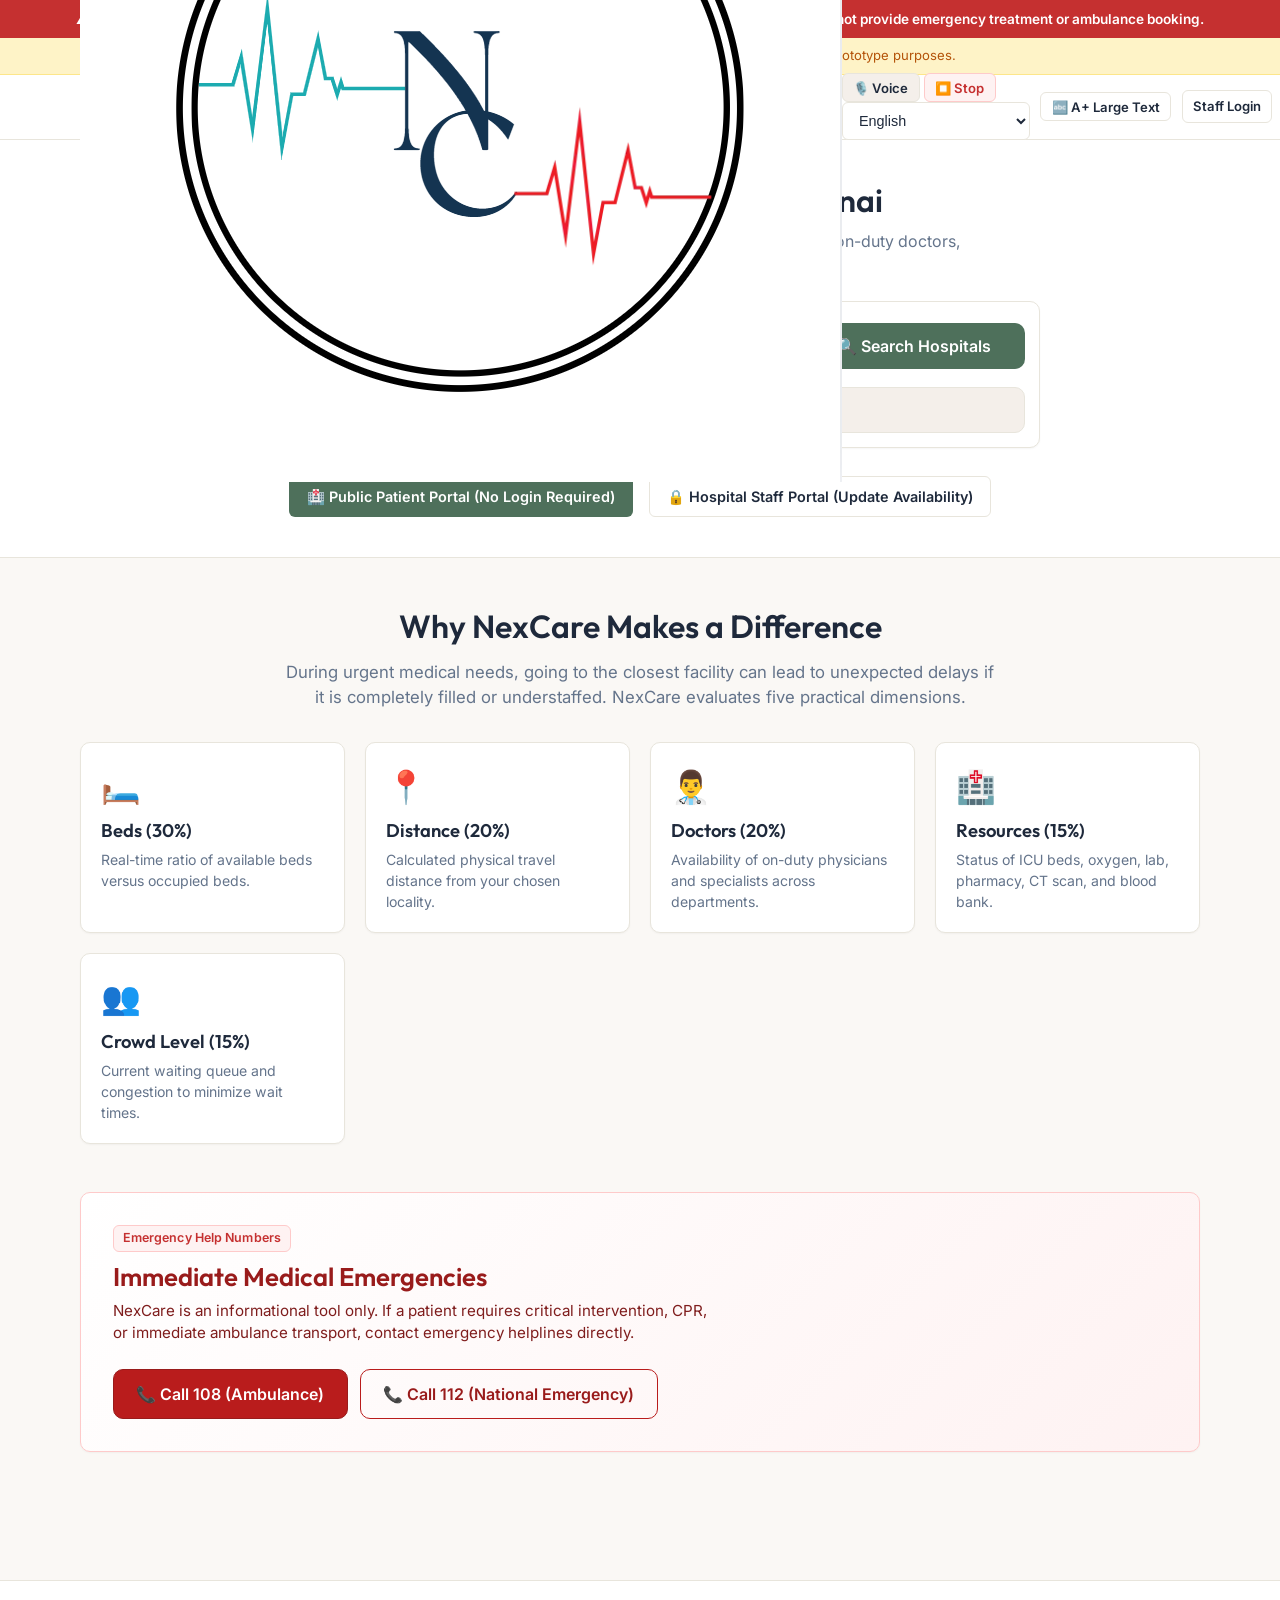
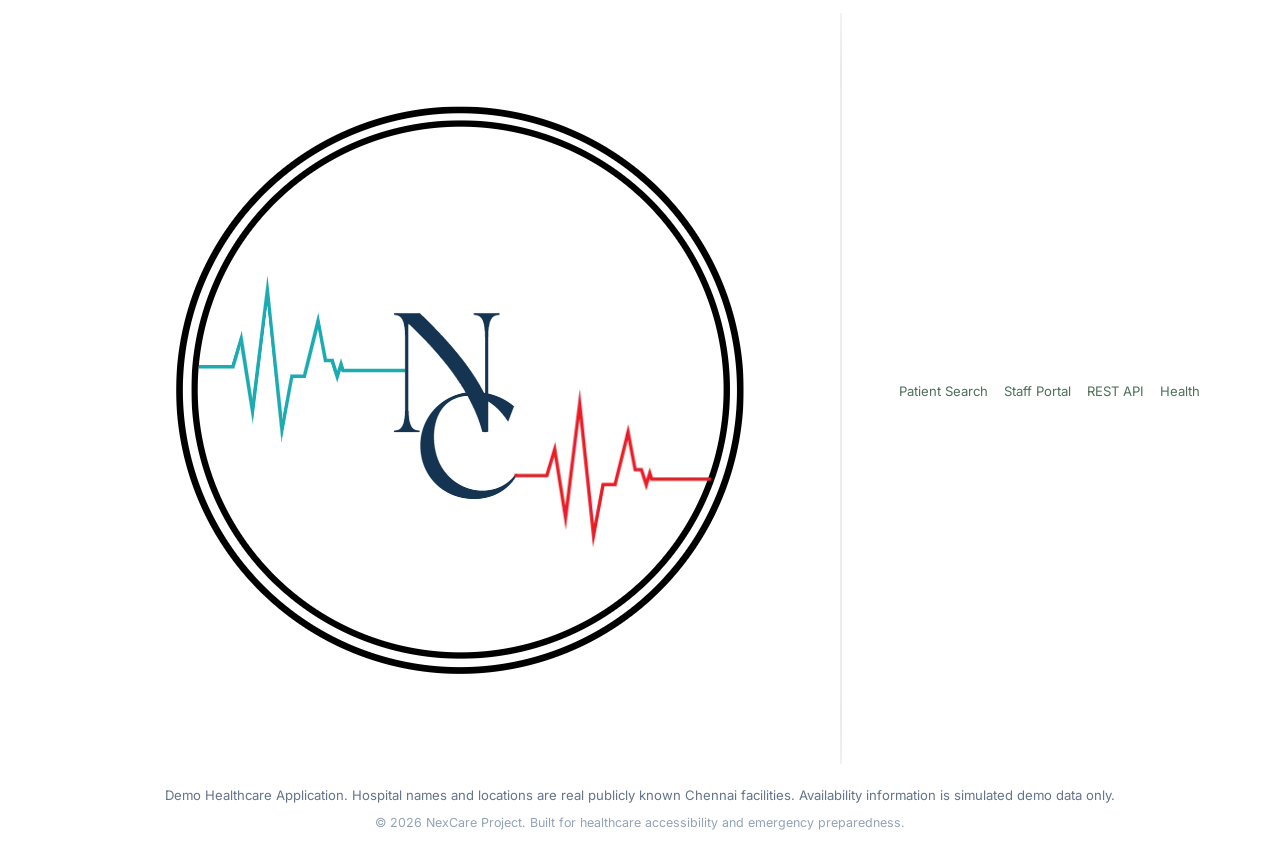
==== commit b7151943: "Added NexCare logo" ====
--- a/NexCare Project/NexCare/frontend/index.html
+++ b/NexCare Project/NexCare/frontend/index.html
@@ -1,235 +1,614 @@
 <!DOCTYPE html>
 <html lang="en">
 <head>
-  <meta charset="UTF-8">
-  <meta name="viewport" content="width=device-width, initial-scale=1.0">
-  <title>NexCare — Smart Chennai Hospital Availability & Guidance</title>
-  <meta name="description" content="Find suitable nearby hospitals in Chennai by comparing bed availability, doctor availability, critical medical resources, and patient crowd levels.">
-  <link rel="preconnect" href="https://fonts.googleapis.com">
-  <link rel="preconnect" href="https://fonts.gstatic.com" crossorigin>
-  <link href="https://fonts.googleapis.com/css2?family=Inter:wght@400;500;600;700&family=Outfit:wght@600;700;800&display=swap" rel="stylesheet">
-  <link rel="stylesheet" href="style.css">
+    <meta charset="UTF-8">
+    <meta name="viewport" content="width=device-width, initial-scale=1.0">
+
+    <title>NexCare — Smart Chennai Hospital Availability & Guidance</title>
+
+    <meta
+        name="description"
+        content="Find suitable nearby hospitals in Chennai by comparing bed availability, doctor availability, critical medical resources, and patient crowd levels."
+    >
+
+    <link rel="preconnect" href="https://fonts.googleapis.com">
+    <link rel="preconnect" href="https://fonts.gstatic.com" crossorigin>
+
+    <link
+        href="https://fonts.googleapis.com/css2?family=Inter:wght@400;500;600;700&family=Outfit:wght@600;700;800&display=swap"
+        rel="stylesheet"
+    >
+
+    <link rel="stylesheet" href="style.css">
 </head>
+
 <body>
 
-  <!-- Emergency Banner (Mandatory) -->
-  <div class="emergency-banner" role="alert">
-    <span data-i18n="emergency_banner">⚠️ If this is a medical emergency, dial 108 / 112 or visit the nearest emergency department immediately. NexCare does not provide emergency treatment or ambulance booking.</span>
-  </div>
-
-  <!-- Simulated Data Disclaimer (Mandatory) -->
-  <div class="demo-banner">
-    <span data-i18n="demo_banner">ℹ️ All hospital and availability information shown here is simulated demo data for prototype purposes.</span>
-  </div>
-
-  <!-- Navigation Bar -->
-  <nav class="navbar" aria-label="Main Navigation">
-    <div class="nav-container">
-      <a href="index.html" class="brand-logo" aria-label="NexCare Home">
-        <div class="brand-icon">✚</div>
-        <div class="brand-name"><span data-i18n="brand_name">Nex</span><span style="color: var(--secondary);" data-i18n="brand_suffix">Care</span></div>
-      </a>
-
-      <div class="nav-controls">
-        <!-- Grouped Voice Controls & Language Selector -->
-        <div class="nav-voice-lang-group" role="group" aria-label="Voice and Language Controls">
-          <button id="voice-assist-btn" class="btn btn-voice btn-sm" aria-pressed="false" data-i18n="voice_btn_label" title="Click to speak or listen">🎙️ Voice</button>
-          <button id="voice-stop-btn" class="btn btn-danger-subtle btn-sm" aria-label="Stop Voice Playback and Recognition" data-i18n="voice_stop_btn_label" title="Stop speech playback and voice listening">⏹️ Stop</button>
-          
-          <label for="lang-select" class="sr-only" style="display:none;" data-i18n="lang_select_label">Language</label>
-          <select id="lang-select" class="form-control nav-lang-select" aria-label="Select Language">
-            <option value="en">English</option>
-            <option value="ta">தமிழ் (Tamil)</option>
-            <option value="te">తెలుగు (Telugu)</option>
-            <option value="kn">ಕನ್ನಡ (Kannada)</option>
-            <option value="hi">हिन्दी (Hindi)</option>
-            <option value="ml">മലയാളം (Malayalam)</option>
-          </select>
+    <!-- Emergency Banner -->
+    <div class="emergency-banner" role="alert">
+        <span data-i18n="emergency_banner">
+            ⚠️ If this is a medical emergency, dial 108 / 112 or visit the nearest emergency department immediately. NexCare does not provide emergency treatment or ambulance booking.
+        </span>
+    </div>
+
+    <!-- Simulated Data Disclaimer -->
+    <div class="demo-banner">
+        <span data-i18n="demo_banner">
+            ℹ️ All hospital and availability information shown here is simulated demo data for prototype purposes.
+        </span>
+    </div>
+
+    <!-- Navigation Bar -->
+    <nav class="navbar" aria-label="Main Navigation">
+        <div class="nav-container">
+
+            <!-- NexCare Logo -->
+            <a href="index.html" class="brand-logo" aria-label="NexCare Home">
+                <img
+                    src="assets/logo.png"
+                    alt="NexCare Logo"
+                    class="brand-logo-image"
+                >
+            </a>
+
+            <div class="nav-controls">
+
+                <!-- Voice and Language Controls -->
+                <div
+                    class="nav-voice-lang-group"
+                    role="group"
+                    aria-label="Voice and Language Controls"
+                >
+                    <button
+                        id="voice-assist-btn"
+                        class="btn btn-voice btn-sm"
+                        aria-pressed="false"
+                        data-i18n="voice_btn_label"
+                        title="Click to speak or listen"
+                    >
+                        🎙️ Voice
+                    </button>
+
+                    <button
+                        id="voice-stop-btn"
+                        class="btn btn-danger-subtle btn-sm"
+                        aria-label="Stop Voice Playback and Recognition"
+                        data-i18n="voice_stop_btn_label"
+                        title="Stop speech playback and voice listening"
+                    >
+                        ⏹️ Stop
+                    </button>
+
+                    <label
+                        for="lang-select"
+                        class="sr-only"
+                        style="display: none;"
+                        data-i18n="lang_select_label"
+                    >
+                        Language
+                    </label>
+
+                    <select
+                        id="lang-select"
+                        class="form-control nav-lang-select"
+                        aria-label="Select Language"
+                    >
+                        <option value="en">English</option>
+                        <option value="ta">தமிழ் (Tamil)</option>
+                        <option value="te">తెలుగు (Telugu)</option>
+                        <option value="kn">ಕನ್ನಡ (Kannada)</option>
+                        <option value="hi">हिन्दी (Hindi)</option>
+                        <option value="ml">മലയാളം (Malayalam)</option>
+                    </select>
+                </div>
+
+                <button
+                    id="toggle-text-size"
+                    class="btn btn-outline btn-sm"
+                    aria-pressed="false"
+                    data-i18n="text_large_btn"
+                    title="Toggle larger text for readability"
+                >
+                    🔤 A+ Large Text
+                </button>
+
+                <a
+                    href="staff.html"
+                    class="btn btn-outline btn-sm"
+                    id="nav-staff-btn"
+                    data-i18n="nav_staff_login"
+                >
+                    Staff Login
+                </a>
+
+                <a
+                    href="patient.html?sos=open"
+                    id="nav-sos-btn"
+                    class="btn btn-sos-nav"
+                    aria-label="Emergency SOS Assistance"
+                    title="Emergency SOS Numbers and Immediate Dispatch"
+                >
+                    <span class="sos-icon">🚨</span>
+                    <span class="sos-text" data-i18n="sos_btn_label">
+                        SOS Emergency
+                    </span>
+                </a>
+
+            </div>
         </div>
-
-        <button id="toggle-text-size" class="btn btn-outline btn-sm" aria-pressed="false" data-i18n="text_large_btn" title="Toggle larger text for readability">🔤 A+ Large Text</button>
-        <a href="staff.html" class="btn btn-outline btn-sm" id="nav-staff-btn" data-i18n="nav_staff_login">Staff Login</a>
-        <a href="patient.html?sos=open" id="nav-sos-btn" class="btn btn-sos-nav" aria-label="Emergency SOS Assistance" title="Emergency SOS Numbers & Immediate Dispatch">
-          <span class="sos-icon">🚨</span>
-          <span class="sos-text" data-i18n="sos_btn_label">SOS Emergency</span>
-        </a>
-      </div>
-    </div>
-  </nav>
-
-  <!-- Hero Section -->
-  <header class="hero-section">
-    <div class="container">
-      <h1 class="hero-title" data-i18n="hero_title">Find the Right Hospital in Chennai</h1>
-      <p class="hero-subtitle" data-i18n="hero_subtitle">
-        Not just the closest hospital, but the one that truly has available beds, on-duty doctors, essential resources, and manageable crowds.
-      </p>
-
-      <!-- Locality Quick Selector & Live Location -->
-      <div class="locality-search-box" role="search">
-        <div class="locality-select-wrap">
-          <label for="quick-locality" data-i18n="select_locality_label">Select Your Locality in Chennai</label>
-          <select id="quick-locality" class="locality-select" aria-label="Select your Chennai locality">
-            <option value="" data-i18n="select_locality_placeholder">Choose your area (e.g. Adyar, Porur, Guindy)...</option>
-            <option value="Adyar">Adyar</option>
-            <option value="Anna Nagar">Anna Nagar</option>
-            <option value="Egmore">Egmore</option>
-            <option value="Guindy">Guindy</option>
-            <option value="Manapakkam">Manapakkam</option>
-            <option value="Mogappair">Mogappair</option>
-            <option value="Perambur">Perambur</option>
-            <option value="Porur">Porur</option>
-            <option value="Sholinganallur">Sholinganallur</option>
-            <option value="T. Nagar">T. Nagar</option>
-            <option value="Tambaram">Tambaram</option>
-            <option value="Velachery">Velachery</option>
-          </select>
+    </nav>
+
+    <!-- Hero Section -->
+    <header class="hero-section">
+        <div class="container">
+
+            <h1 class="hero-title" data-i18n="hero_title">
+                Find the Right Hospital in Chennai
+            </h1>
+
+            <p class="hero-subtitle" data-i18n="hero_subtitle">
+                Not just the closest hospital, but the one that truly has available beds, on-duty doctors, essential resources, and manageable crowds.
+            </p>
+
+            <!-- Locality Search -->
+            <div class="locality-search-box" role="search">
+
+                <div class="locality-select-wrap">
+                    <label for="quick-locality" data-i18n="select_locality_label">
+                        Select Your Locality in Chennai
+                    </label>
+
+                    <select
+                        id="quick-locality"
+                        class="locality-select"
+                        aria-label="Select your Chennai locality"
+                    >
+                        <option
+                            value=""
+                            data-i18n="select_locality_placeholder"
+                        >
+                            Choose your area, for example Adyar, Porur or Guindy
+                        </option>
+
+                        <option value="Adyar">Adyar</option>
+                        <option value="Anna Nagar">Anna Nagar</option>
+                        <option value="Egmore">Egmore</option>
+                        <option value="Guindy">Guindy</option>
+                        <option value="Manapakkam">Manapakkam</option>
+                        <option value="Mogappair">Mogappair</option>
+                        <option value="Perambur">Perambur</option>
+                        <option value="Porur">Porur</option>
+                        <option value="Sholinganallur">Sholinganallur</option>
+                        <option value="T. Nagar">T. Nagar</option>
+                        <option value="Tambaram">Tambaram</option>
+                        <option value="Velachery">Velachery</option>
+                    </select>
+                </div>
+
+                <button
+                    id="btn-quick-live-loc"
+                    class="btn btn-outline btn-lg"
+                    style="flex: 1 1 200px;"
+                    data-i18n="btn_live_location"
+                >
+                    📍 Use My Current Location
+                </button>
+
+                <button
+                    id="btn-quick-search"
+                    class="btn btn-primary btn-lg"
+                    style="flex: 1 1 180px;"
+                    data-i18n="btn_search"
+                >
+                    🔍 Search Hospitals
+                </button>
+
+                <button
+                    id="btn-quick-recommend"
+                    class="btn btn-secondary btn-lg"
+                    style="flex: 1 1 210px;"
+                    data-i18n="btn_recommend"
+                >
+                    ✨ Smart Recommendations
+                </button>
+
+            </div>
+
+            <!-- Portal Switcher -->
+            <div
+                style="
+                    display: flex;
+                    justify-content: center;
+                    gap: 1rem;
+                    margin-top: 1.75rem;
+                    flex-wrap: wrap;
+                "
+            >
+                <a
+                    href="patient.html"
+                    class="btn btn-primary"
+                    data-i18n="btn_public_portal"
+                >
+                    🏥 Public Patient Portal (No Login Required)
+                </a>
+
+                <a
+                    href="staff.html"
+                    class="btn btn-outline"
+                    data-i18n="btn_staff_portal"
+                >
+                    🔒 Hospital Staff Portal (Update Availability)
+                </a>
+            </div>
+
         </div>
-
-        <button id="btn-quick-live-loc" class="btn btn-outline btn-lg" style="flex: 1 1 200px;" data-i18n="btn_live_location">
-          📍 Use My Current Location
-        </button>
-
-        <button id="btn-quick-search" class="btn btn-primary btn-lg" style="flex: 1 1 180px;" data-i18n="btn_search">
-          🔍 Search Hospitals
-        </button>
-
-        <button id="btn-quick-recommend" class="btn btn-secondary btn-lg" style="flex: 1 1 210px;" data-i18n="btn_recommend">
-          ✨ Smart Recommendations
-        </button>
-      </div>
-
-      <!-- Quick Portal Switcher Cards -->
-      <div style="display: flex; justify-content: center; gap: 1rem; margin-top: 1.75rem; flex-wrap: wrap;">
-        <a href="patient.html" class="btn btn-primary" data-i18n="btn_public_portal">
-          🏥 Public Patient Portal (No Login Required)
-        </a>
-        <a href="staff.html" class="btn btn-outline" data-i18n="btn_staff_portal">
-          🔒 Hospital Staff Portal (Update Availability)
-        </a>
-      </div>
-    </div>
-  </header>
-
-  <!-- Explanation Section: How NexCare Works -->
-  <main class="container" style="padding-top: 3rem; padding-bottom: 3rem;">
-    <section style="text-align: center; margin-bottom: 3rem;">
-      <h2 style="font-size: 2rem; margin-bottom: 0.75rem;" data-i18n="why_nexcare_title">Why NexCare Makes a Difference</h2>
-      <p style="color: var(--text-muted); max-width: 720px; margin: 0 auto 2rem; font-size: 1.05rem;" data-i18n="why_nexcare_desc">
-        During urgent medical needs, going to the closest facility can lead to unexpected delays if it is completely filled or understaffed. NexCare evaluates five practical dimensions:
-      </p>
-
-      <div style="display: grid; grid-template-columns: repeat(auto-fit, minmax(210px, 1fr)); gap: 1.25rem;">
-        <div class="card" style="text-align: left;">
-          <div style="font-size: 2rem; margin-bottom: 0.5rem;">🛏️</div>
-          <h3 style="font-size: 1.15rem; margin-bottom: 0.35rem;" data-i18n="factor_beds_title">Beds (30%)</h3>
-          <p style="font-size: 0.88rem; color: var(--text-muted);" data-i18n="factor_beds_desc">Real-time ratio of available beds versus occupied beds.</p>
+    </header>
+
+    <!-- Main Content -->
+    <main
+        class="container"
+        style="padding-top: 3rem; padding-bottom: 3rem;"
+    >
+
+        <!-- How NexCare Works -->
+        <section style="text-align: center; margin-bottom: 3rem;">
+
+            <h2
+                style="font-size: 2rem; margin-bottom: 0.75rem;"
+                data-i18n="why_nexcare_title"
+            >
+                Why NexCare Makes a Difference
+            </h2>
+
+            <p
+                style="
+                    color: var(--text-muted);
+                    max-width: 720px;
+                    margin: 0 auto 2rem;
+                    font-size: 1.05rem;
+                "
+                data-i18n="why_nexcare_desc"
+            >
+                During urgent medical needs, going to the closest facility can lead to unexpected delays if it is completely filled or understaffed. NexCare evaluates five practical dimensions.
+            </p>
+
+            <div
+                style="
+                    display: grid;
+                    grid-template-columns: repeat(auto-fit, minmax(210px, 1fr));
+                    gap: 1.25rem;
+                "
+            >
+
+                <div class="card" style="text-align: left;">
+                    <div style="font-size: 2rem; margin-bottom: 0.5rem;">
+                        🛏️
+                    </div>
+
+                    <h3
+                        style="font-size: 1.15rem; margin-bottom: 0.35rem;"
+                        data-i18n="factor_beds_title"
+                    >
+                        Beds (30%)
+                    </h3>
+
+                    <p
+                        style="font-size: 0.88rem; color: var(--text-muted);"
+                        data-i18n="factor_beds_desc"
+                    >
+                        Real-time ratio of available beds versus occupied beds.
+                    </p>
+                </div>
+
+                <div class="card" style="text-align: left;">
+                    <div style="font-size: 2rem; margin-bottom: 0.5rem;">
+                        📍
+                    </div>
+
+                    <h3
+                        style="font-size: 1.15rem; margin-bottom: 0.35rem;"
+                        data-i18n="factor_distance_title"
+                    >
+                        Distance (20%)
+                    </h3>
+
+                    <p
+                        style="font-size: 0.88rem; color: var(--text-muted);"
+                        data-i18n="factor_distance_desc"
+                    >
+                        Calculated physical travel distance from your chosen locality.
+                    </p>
+                </div>
+
+                <div class="card" style="text-align: left;">
+                    <div style="font-size: 2rem; margin-bottom: 0.5rem;">
+                        👨‍⚕️
+                    </div>
+
+                    <h3
+                        style="font-size: 1.15rem; margin-bottom: 0.35rem;"
+                        data-i18n="factor_doctors_title"
+                    >
+                        Doctors (20%)
+                    </h3>
+
+                    <p
+                        style="font-size: 0.88rem; color: var(--text-muted);"
+                        data-i18n="factor_doctors_desc"
+                    >
+                        Availability of on-duty physicians and specialists across departments.
+                    </p>
+                </div>
+
+                <div class="card" style="text-align: left;">
+                    <div style="font-size: 2rem; margin-bottom: 0.5rem;">
+                        🏥
+                    </div>
+
+                    <h3
+                        style="font-size: 1.15rem; margin-bottom: 0.35rem;"
+                        data-i18n="factor_resources_title"
+                    >
+                        Resources (15%)
+                    </h3>
+
+                    <p
+                        style="font-size: 0.88rem; color: var(--text-muted);"
+                        data-i18n="factor_resources_desc"
+                    >
+                        Status of ICU beds, oxygen, lab, pharmacy, CT scan, and blood bank.
+                    </p>
+                </div>
+
+                <div class="card" style="text-align: left;">
+                    <div style="font-size: 2rem; margin-bottom: 0.5rem;">
+                        👥
+                    </div>
+
+                    <h3
+                        style="font-size: 1.15rem; margin-bottom: 0.35rem;"
+                        data-i18n="factor_crowd_title"
+                    >
+                        Crowd Level (15%)
+                    </h3>
+
+                    <p
+                        style="font-size: 0.88rem; color: var(--text-muted);"
+                        data-i18n="factor_crowd_desc"
+                    >
+                        Current waiting queue and congestion to minimize wait times.
+                    </p>
+                </div>
+
+            </div>
+        </section>
+
+        <!-- Emergency Services Section -->
+        <section
+            class="card"
+            style="
+                background: linear-gradient(135deg, #fff 0%, #fef2f2 100%);
+                border-color: #fecaca;
+                padding: 2rem;
+                margin-bottom: 2rem;
+            "
+        >
+
+            <div
+                style="
+                    display: flex;
+                    flex-wrap: wrap;
+                    align-items: center;
+                    justify-content: space-between;
+                    gap: 1.5rem;
+                "
+            >
+
+                <div>
+                    <span
+                        class="badge badge-red"
+                        style="margin-bottom: 0.5rem;"
+                    >
+                        Emergency Help Numbers
+                    </span>
+
+                    <h2
+                        style="
+                            font-size: 1.6rem;
+                            color: #991b1b;
+                            margin-bottom: 0.4rem;
+                        "
+                        data-i18n="emergency_numbers_title"
+                    >
+                        Immediate Medical Emergencies
+                    </h2>
+
+                    <p
+                        style="
+                            color: #7f1d1d;
+                            max-width: 600px;
+                            font-size: 0.95rem;
+                        "
+                        data-i18n="emergency_box_desc"
+                    >
+                        NexCare is an informational tool only. If a patient requires critical intervention, CPR, or immediate ambulance transport, contact emergency helplines directly.
+                    </p>
+                </div>
+
+                <div
+                    style="
+                        display: flex;
+                        gap: 0.75rem;
+                        flex-wrap: wrap;
+                    "
+                >
+                    <a
+                        href="tel:108"
+                        class="btn btn-lg btn-primary"
+                        style="
+                            background-color: #b91c1c;
+                            border-color: #991b1b;
+                        "
+                        data-i18n="call_108"
+                    >
+                        📞 Call 108 (Ambulance)
+                    </a>
+
+                    <a
+                        href="tel:112"
+                        class="btn btn-lg btn-outline"
+                        style="
+                            color: #991b1b;
+                            border-color: #b91c1c;
+                        "
+                        data-i18n="call_112"
+                    >
+                        📞 Call 112 (National Emergency)
+                    </a>
+                </div>
+
+            </div>
+        </section>
+
+    </main>
+
+    <!-- Footer -->
+    <footer class="footer">
+        <div class="container">
+
+            <div
+                style="
+                    display: flex;
+                    flex-wrap: wrap;
+                    justify-content: space-between;
+                    align-items: center;
+                    gap: 1rem;
+                    margin-bottom: 1rem;
+                "
+            >
+
+                <!-- Footer Logo -->
+                <a
+                    href="index.html"
+                    class="footer-brand"
+                    aria-label="NexCare Home"
+                >
+                    <img
+                        src="assets/logo.png"
+                        alt="NexCare Logo"
+                        class="footer-logo-image"
+                    >
+                </a>
+
+                <div style="display: flex; gap: 1rem; flex-wrap: wrap;">
+                    <a href="patient.html" data-i18n="nav_patient">
+                        Patient Search
+                    </a>
+
+                    <a href="staff.html" data-i18n="nav_staff">
+                        Staff Portal
+                    </a>
+
+                    <a
+                        href="http://localhost:8080/api/hospitals"
+                        target="_blank"
+                        rel="noopener noreferrer"
+                    >
+                        REST API
+                    </a>
+
+                    <a
+                        href="http://localhost:8080/health"
+                        target="_blank"
+                        rel="noopener noreferrer"
+                    >
+                        Health
+                    </a>
+                </div>
+
+            </div>
+
+            <p style="margin-bottom: 0.5rem;" data-i18n="footer_text">
+                Demo Healthcare Application. Hospital names and locations are real publicly known Chennai facilities. Availability information is simulated demo data only.
+            </p>
+
+            <p
+                style="font-size: 0.78rem; color: #94a3b8;"
+                data-i18n="footer_copy"
+            >
+                &copy; 2026 NexCare Project. Built for healthcare accessibility and emergency preparedness.
+            </p>
+
         </div>
-
-        <div class="card" style="text-align: left;">
-          <div style="font-size: 2rem; margin-bottom: 0.5rem;">📍</div>
-          <h3 style="font-size: 1.15rem; margin-bottom: 0.35rem;" data-i18n="factor_distance_title">Distance (20%)</h3>
-          <p style="font-size: 0.88rem; color: var(--text-muted);" data-i18n="factor_distance_desc">Calculated physical travel distance from your chosen locality.</p>
-        </div>
-
-        <div class="card" style="text-align: left;">
-          <div style="font-size: 2rem; margin-bottom: 0.5rem;">👨‍⚕️</div>
-          <h3 style="font-size: 1.15rem; margin-bottom: 0.35rem;" data-i18n="factor_doctors_title">Doctors (20%)</h3>
-          <p style="font-size: 0.88rem; color: var(--text-muted);" data-i18n="factor_doctors_desc">Availability of on-duty physicians and specialists across departments.</p>
-        </div>
-
-        <div class="card" style="text-align: left;">
-          <div style="font-size: 2rem; margin-bottom: 0.5rem;">🏥</div>
-          <h3 style="font-size: 1.15rem; margin-bottom: 0.35rem;" data-i18n="factor_resources_title">Resources (15%)</h3>
-          <p style="font-size: 0.88rem; color: var(--text-muted);" data-i18n="factor_resources_desc">Status of ICU beds, Oxygen, Lab, Pharmacy, CT scan, and Blood bank.</p>
-        </div>
-
-        <div class="card" style="text-align: left;">
-          <div style="font-size: 2rem; margin-bottom: 0.5rem;">👥</div>
-          <h3 style="font-size: 1.15rem; margin-bottom: 0.35rem;" data-i18n="factor_crowd_title">Crowd Level (15%)</h3>
-          <p style="font-size: 0.88rem; color: var(--text-muted);" data-i18n="factor_crowd_desc">Current waiting queue and congestion to minimize wait times.</p>
-        </div>
-      </div>
-    </section>
-
-    <!-- Emergency Services Section -->
-    <section class="card" style="background: linear-gradient(135deg, #fff 0%, #fef2f2 100%); border-color: #fecaca; padding: 2rem; margin-bottom: 2rem;">
-      <div style="display: flex; flex-wrap: wrap; align-items: center; justify-content: space-between; gap: 1.5rem;">
-        <div>
-          <span class="badge badge-red" style="margin-bottom: 0.5rem;">Emergency Help Numbers</span>
-          <h2 style="font-size: 1.6rem; color: #991b1b; margin-bottom: 0.4rem;" data-i18n="emergency_numbers_title">Immediate Medical Emergencies</h2>
-          <p style="color: #7f1d1d; max-width: 600px; font-size: 0.95rem;" data-i18n="emergency_box_desc">
-            NexCare is an informational tool only. If a patient requires critical intervention, CPR, or immediate ambulance transport, contact emergency helplines directly:
-          </p>
-        </div>
-        <div style="display: flex; gap: 0.75rem; flex-wrap: wrap;">
-          <a href="tel:108" class="btn btn-lg btn-primary" style="background-color: #b91c1c; border-color: #991b1b;" data-i18n="call_108">
-            📞 Call 108 (Ambulance)
-          </a>
-          <a href="tel:112" class="btn btn-lg btn-outline" style="color: #991b1b; border-color: #b91c1c;" data-i18n="call_112">
-            📞 Call 112 (National Emergency)
-          </a>
-        </div>
-      </div>
-    </section>
-  </main>
-
-  <!-- Footer -->
-  <footer class="footer">
-    <div class="container">
-      <div style="display: flex; flex-wrap: wrap; justify-content: space-between; align-items: center; gap: 1rem; margin-bottom: 1rem;">
-        <div class="brand-name" style="font-size: 1.2rem;">Nex<span>Care</span> Chennai</div>
-        <div style="display: flex; gap: 1rem;">
-          <a href="patient.html" data-i18n="nav_patient">Patient Search</a>
-          <a href="staff.html" data-i18n="nav_staff">Staff Portal</a>
-          <a href="/api/hospitals" target="_blank">REST API</a>
-          <a href="/health" target="_blank">Health</a>
-        </div>
-      </div>
-      <p style="margin-bottom: 0.5rem;" data-i18n="footer_text">
-        Demo Healthcare Application. Hospital names and locations are real publicly known Chennai facilities. Availability information is simulated demo data only.
-      </p>
-      <p style="font-size: 0.78rem; color: #94a3b8;" data-i18n="footer_copy">
-        &copy; 2026 NexCare Project. Built for healthcare accessibility and emergency preparedness.
-      </p>
-    </div>
-  </footer>
-
-  <script src="script.js"></script>
-  <script>
-    // Wire Quick Buttons
-    const liveBtn = document.getElementById('btn-quick-live-loc');
-    if (liveBtn) {
-      liveBtn.addEventListener('click', () => {
-        if (!navigator.geolocation) {
-          window.location.href = 'patient.html';
-          return;
+    </footer>
+
+    <script src="script.js"></script>
+
+    <script>
+        // Quick Current Location Button
+        const liveBtn = document.getElementById("btn-quick-live-loc");
+
+        if (liveBtn) {
+            liveBtn.addEventListener("click", () => {
+                if (!navigator.geolocation) {
+                    window.location.href = "patient.html";
+                    return;
+                }
+
+                liveBtn.textContent = "📍 Detecting...";
+
+                navigator.geolocation.getCurrentPosition(
+                    (position) => {
+                        const latitude = position.coords.latitude;
+                        const longitude = position.coords.longitude;
+
+                        window.location.href =
+                            `patient.html?lat=${latitude}&lng=${longitude}`;
+                    },
+                    () => {
+                        alert(
+                            "Location access was not granted. Opening patient portal to select your location manually."
+                        );
+
+                        window.location.href = "patient.html";
+                    },
+                    {
+                        timeout: 8000
+                    }
+                );
+            });
         }
-        liveBtn.textContent = '📍 Detecting...';
-        navigator.geolocation.getCurrentPosition(
-          (pos) => {
-            window.location.href = `patient.html?lat=${pos.coords.latitude}&lng=${pos.coords.longitude}`;
-          },
-          (err) => {
-            alert('Location access was not granted. Opening patient portal to select your location manually.');
-            window.location.href = 'patient.html';
-          },
-          { timeout: 8000 }
-        );
-      });
-    }
-
-    document.getElementById('btn-quick-search').addEventListener('click', () => {
-      const area = document.getElementById('quick-locality').value;
-      const url = area ? `patient.html?locality=${encodeURIComponent(area)}&view=all` : `patient.html`;
-      window.location.href = url;
-    });
-
-    document.getElementById('btn-quick-recommend').addEventListener('click', () => {
-      const area = document.getElementById('quick-locality').value;
-      const url = area ? `patient.html?locality=${encodeURIComponent(area)}&view=recommended` : `patient.html?view=recommended`;
-      window.location.href = url;
-    });
-  </script>
+
+        // Search Hospitals Button
+        const searchBtn = document.getElementById("btn-quick-search");
+
+        if (searchBtn) {
+            searchBtn.addEventListener("click", () => {
+                const area = document.getElementById("quick-locality").value;
+
+                const url = area
+                    ? `patient.html?locality=${encodeURIComponent(area)}&view=all`
+                    : "patient.html";
+
+                window.location.href = url;
+            });
+        }
+
+        // Smart Recommendations Button
+        const recommendBtn = document.getElementById("btn-quick-recommend");
+
+        if (recommendBtn) {
+            recommendBtn.addEventListener("click", () => {
+                const area = document.getElementById("quick-locality").value;
+
+                const url = area
+                    ? `patient.html?locality=${encodeURIComponent(area)}&view=recommended`
+                    : "patient.html?view=recommended";
+
+                window.location.href = url;
+            });
+        }
+    </script>
+
 </body>
-</html>
+</html>
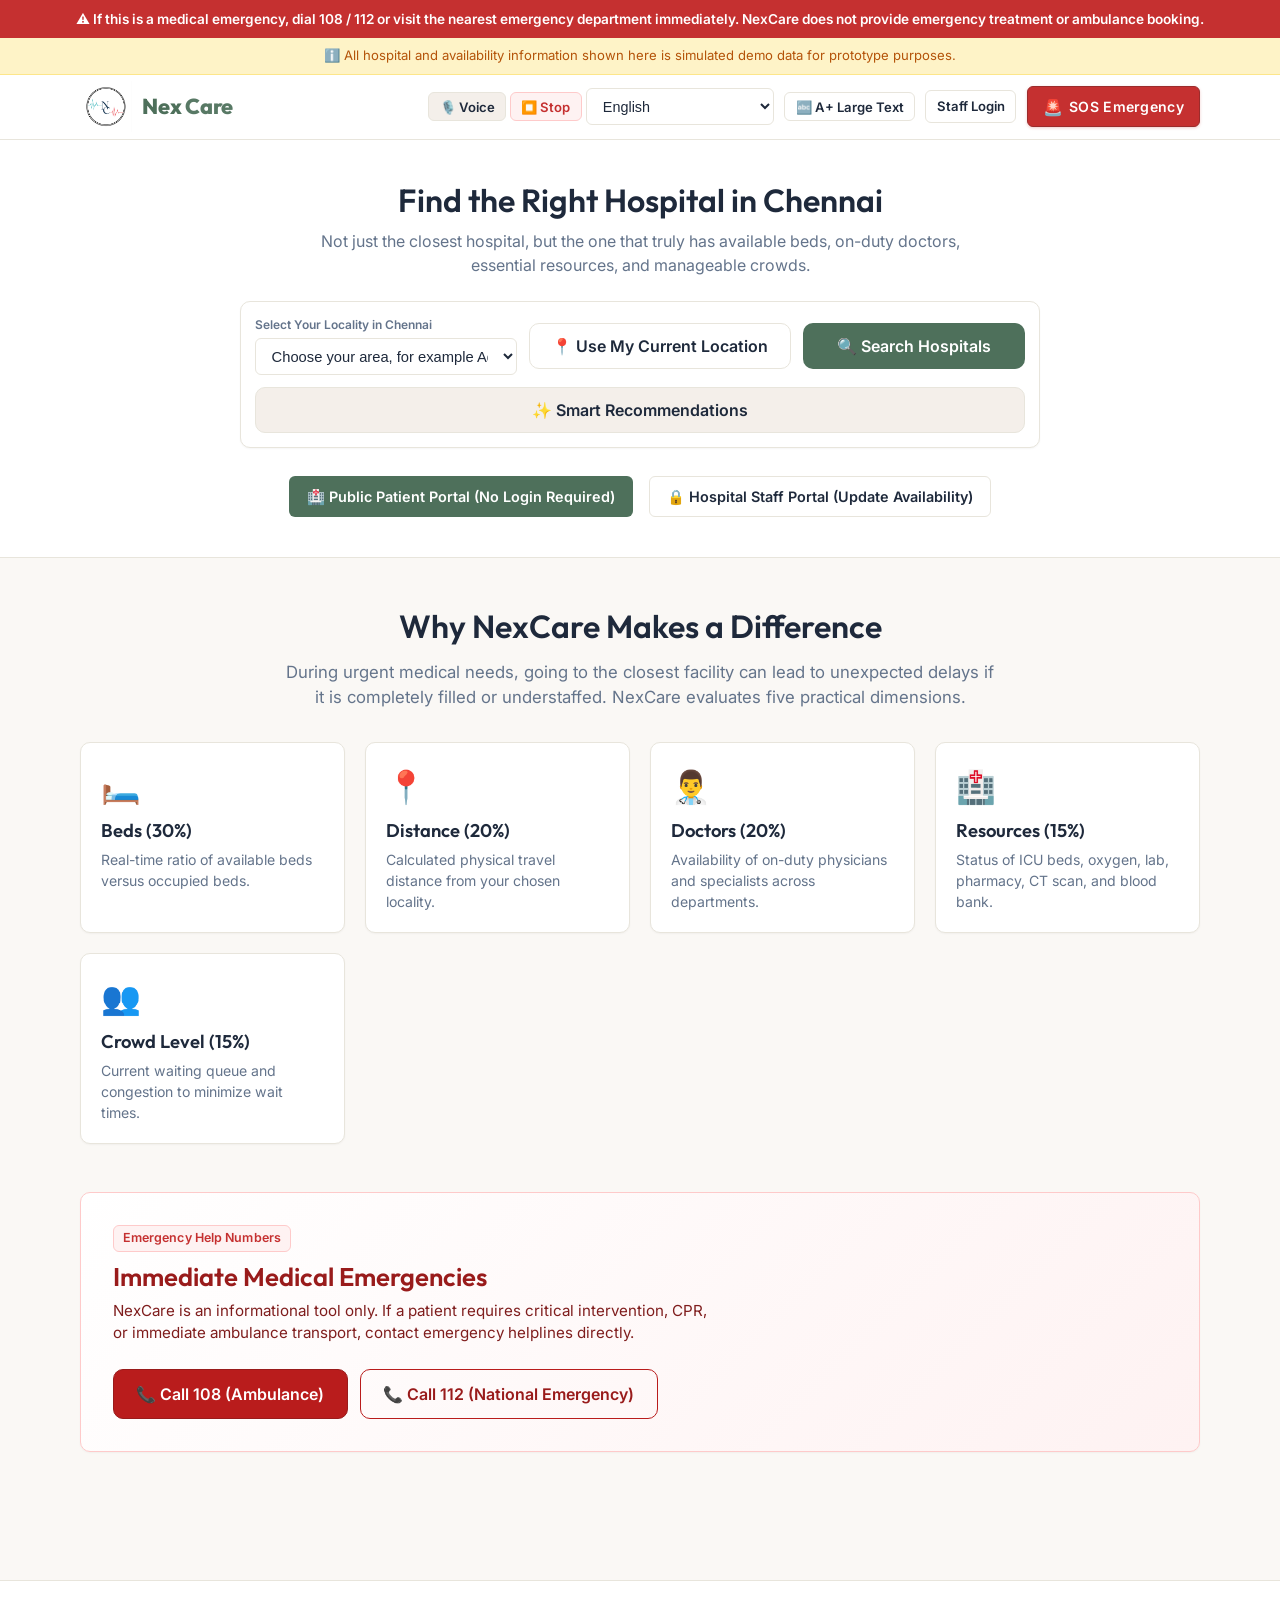
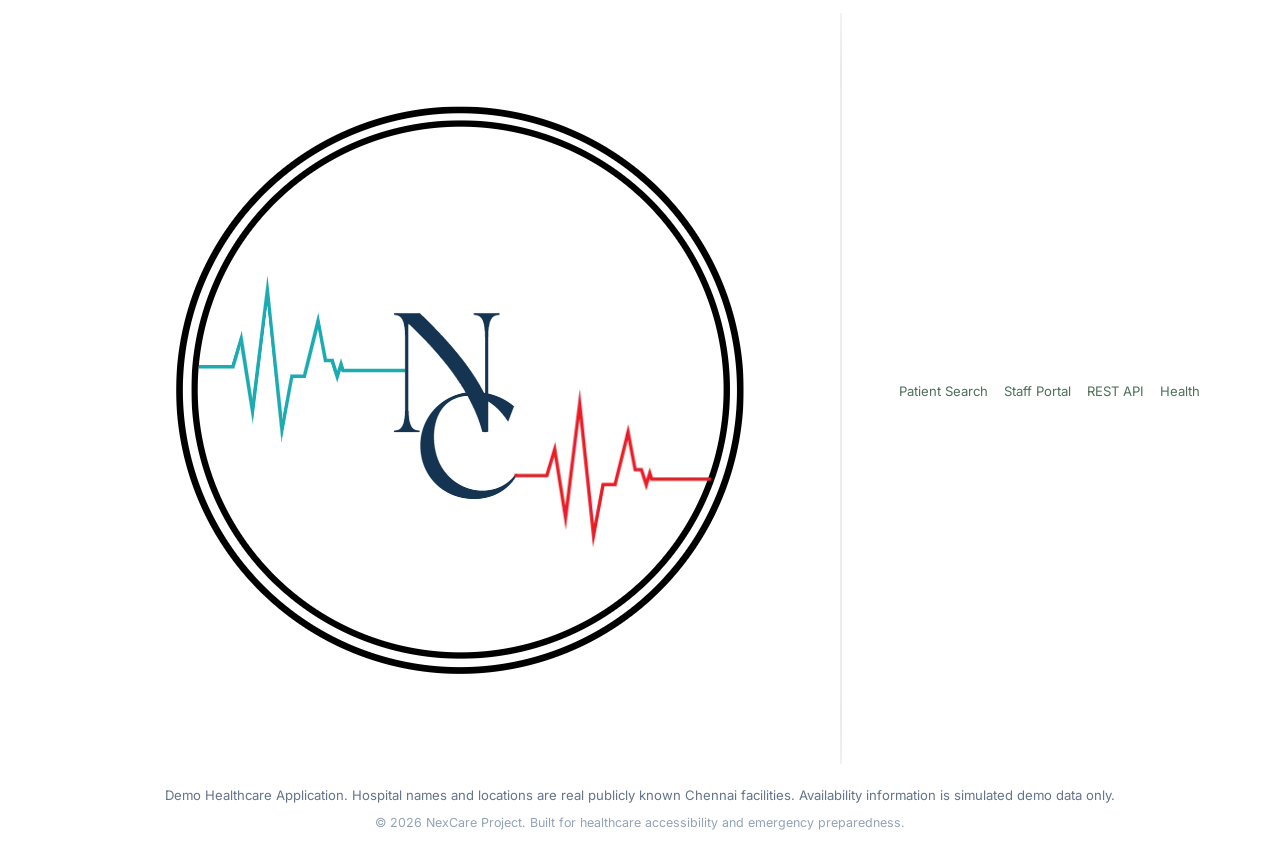
==== commit 3c6dc207: "Updated NexCare logo and homepage" ====
--- a/NexCare Project/NexCare/frontend/index.html
+++ b/NexCare Project/NexCare/frontend/index.html
@@ -49,8 +49,19 @@
                     alt="NexCare Logo"
                     class="brand-logo-image"
                 >
+
+                <div class="brand-name">
+                    <span data-i18n="brand_name">Nex</span>
+                    <span
+                        style="color: var(--secondary);"
+                        data-i18n="brand_suffix"
+                    >
+                        Care
+                    </span>
+                </div>
             </a>
 
+            <!-- Navigation Controls -->
             <div class="nav-controls">
 
                 <!-- Voice and Language Controls -->
@@ -102,6 +113,7 @@
                     </select>
                 </div>
 
+                <!-- Text Size Button -->
                 <button
                     id="toggle-text-size"
                     class="btn btn-outline btn-sm"
@@ -112,6 +124,7 @@
                     🔤 A+ Large Text
                 </button>
 
+                <!-- Staff Login -->
                 <a
                     href="staff.html"
                     class="btn btn-outline btn-sm"
@@ -121,6 +134,7 @@
                     Staff Login
                 </a>
 
+                <!-- Emergency SOS -->
                 <a
                     href="patient.html?sos=open"
                     id="nav-sos-btn"
@@ -129,7 +143,10 @@
                     title="Emergency SOS Numbers and Immediate Dispatch"
                 >
                     <span class="sos-icon">🚨</span>
-                    <span class="sos-text" data-i18n="sos_btn_label">
+                    <span
+                        class="sos-text"
+                        data-i18n="sos_btn_label"
+                    >
                         SOS Emergency
                     </span>
                 </a>
@@ -154,7 +171,10 @@
             <div class="locality-search-box" role="search">
 
                 <div class="locality-select-wrap">
-                    <label for="quick-locality" data-i18n="select_locality_label">
+                    <label
+                        for="quick-locality"
+                        data-i18n="select_locality_label"
+                    >
                         Select Your Locality in Chennai
                     </label>
 
@@ -280,6 +300,7 @@
                 "
             >
 
+                <!-- Beds -->
                 <div class="card" style="text-align: left;">
                     <div style="font-size: 2rem; margin-bottom: 0.5rem;">
                         🛏️
@@ -300,6 +321,7 @@
                     </p>
                 </div>
 
+                <!-- Distance -->
                 <div class="card" style="text-align: left;">
                     <div style="font-size: 2rem; margin-bottom: 0.5rem;">
                         📍
@@ -320,6 +342,7 @@
                     </p>
                 </div>
 
+                <!-- Doctors -->
                 <div class="card" style="text-align: left;">
                     <div style="font-size: 2rem; margin-bottom: 0.5rem;">
                         👨‍⚕️
@@ -340,6 +363,7 @@
                     </p>
                 </div>
 
+                <!-- Resources -->
                 <div class="card" style="text-align: left;">
                     <div style="font-size: 2rem; margin-bottom: 0.5rem;">
                         🏥
@@ -360,6 +384,7 @@
                     </p>
                 </div>
 
+                <!-- Crowd -->
                 <div class="card" style="text-align: left;">
                     <div style="font-size: 2rem; margin-bottom: 0.5rem;">
                         👥
@@ -500,12 +525,24 @@
                     >
                 </a>
 
-                <div style="display: flex; gap: 1rem; flex-wrap: wrap;">
-                    <a href="patient.html" data-i18n="nav_patient">
+                <div
+                    style="
+                        display: flex;
+                        gap: 1rem;
+                        flex-wrap: wrap;
+                    "
+                >
+                    <a
+                        href="patient.html"
+                        data-i18n="nav_patient"
+                    >
                         Patient Search
                     </a>
 
-                    <a href="staff.html" data-i18n="nav_staff">
+                    <a
+                        href="staff.html"
+                        data-i18n="nav_staff"
+                    >
                         Staff Portal
                     </a>
 
@@ -528,7 +565,10 @@
 
             </div>
 
-            <p style="margin-bottom: 0.5rem;" data-i18n="footer_text">
+            <p
+                style="margin-bottom: 0.5rem;"
+                data-i18n="footer_text"
+            >
                 Demo Healthcare Application. Hospital names and locations are real publicly known Chennai facilities. Availability information is simulated demo data only.
             </p>
 
--- a/NexCare Project/NexCare/frontend/style.css
+++ b/NexCare Project/NexCare/frontend/style.css
@@ -1385,3 +1385,24 @@
     font-size: 0.82rem;
   }
 }
+/* NexCare Logo */
+.brand-logo {
+    display: flex;
+    align-items: center;
+    gap: 0.65rem;
+    text-decoration: none;
+    flex-shrink: 0;
+}
+
+.brand-logo-image {
+    width: 52px;
+    height: 52px;
+    object-fit: contain;
+    display: block;
+}
+
+.brand-name {
+    font-size: 1.35rem;
+    font-weight: 800;
+    white-space: nowrap;
+}
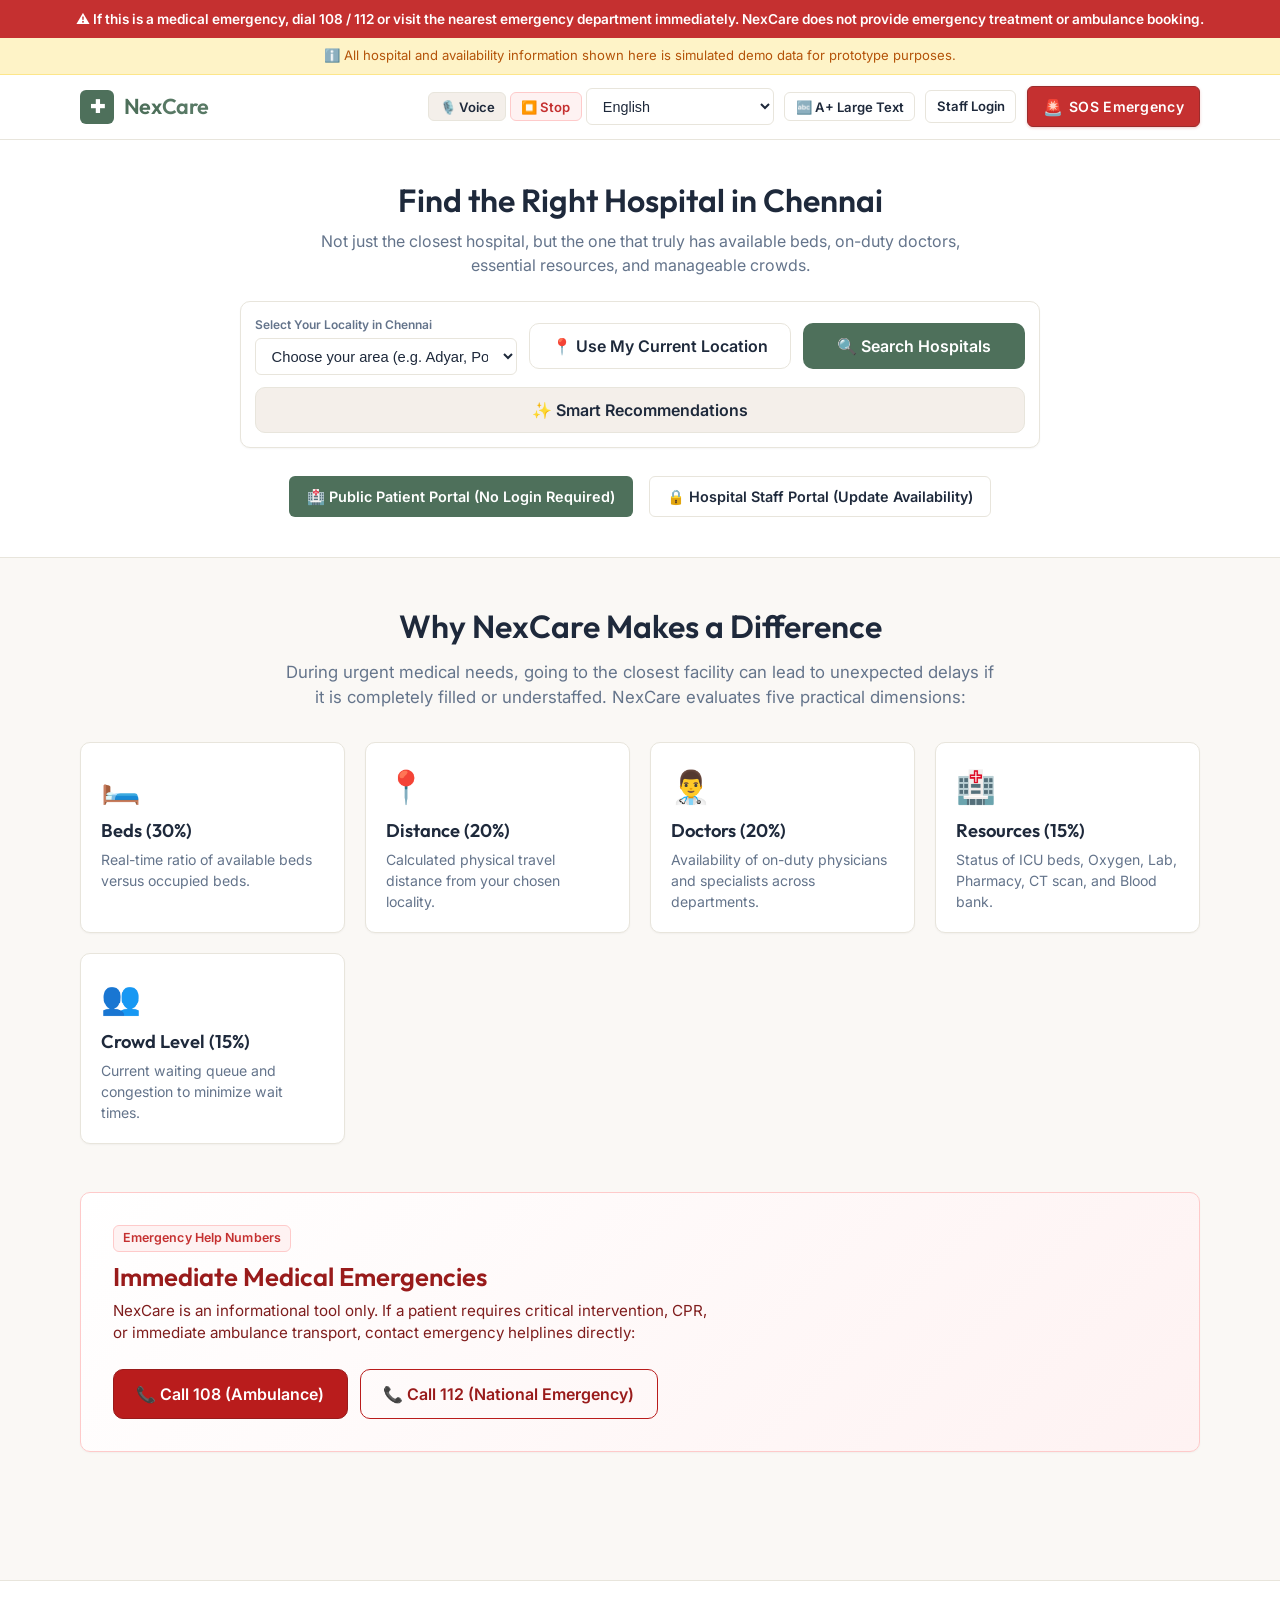
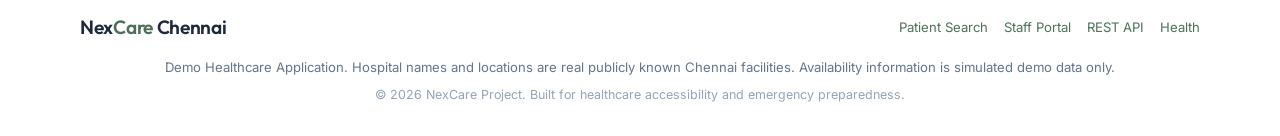
==== commit c16f0676: "Update NexCare website" ====
--- a/NexCare Project/NexCare/frontend/index.html
+++ b/NexCare Project/NexCare/frontend/index.html
@@ -1,654 +1,235 @@
 <!DOCTYPE html>
 <html lang="en">
 <head>
-    <meta charset="UTF-8">
-    <meta name="viewport" content="width=device-width, initial-scale=1.0">
-
-    <title>NexCare — Smart Chennai Hospital Availability & Guidance</title>
-
-    <meta
-        name="description"
-        content="Find suitable nearby hospitals in Chennai by comparing bed availability, doctor availability, critical medical resources, and patient crowd levels."
-    >
-
-    <link rel="preconnect" href="https://fonts.googleapis.com">
-    <link rel="preconnect" href="https://fonts.gstatic.com" crossorigin>
-
-    <link
-        href="https://fonts.googleapis.com/css2?family=Inter:wght@400;500;600;700&family=Outfit:wght@600;700;800&display=swap"
-        rel="stylesheet"
-    >
-
-    <link rel="stylesheet" href="style.css">
+  <meta charset="UTF-8">
+  <meta name="viewport" content="width=device-width, initial-scale=1.0">
+  <title>NexCare — Smart Chennai Hospital Availability & Guidance</title>
+  <meta name="description" content="Find suitable nearby hospitals in Chennai by comparing bed availability, doctor availability, critical medical resources, and patient crowd levels.">
+  <link rel="preconnect" href="https://fonts.googleapis.com">
+  <link rel="preconnect" href="https://fonts.gstatic.com" crossorigin>
+  <link href="https://fonts.googleapis.com/css2?family=Inter:wght@400;500;600;700&family=Outfit:wght@600;700;800&display=swap" rel="stylesheet">
+  <link rel="stylesheet" href="style.css">
 </head>
-
 <body>
 
-    <!-- Emergency Banner -->
-    <div class="emergency-banner" role="alert">
-        <span data-i18n="emergency_banner">
-            ⚠️ If this is a medical emergency, dial 108 / 112 or visit the nearest emergency department immediately. NexCare does not provide emergency treatment or ambulance booking.
-        </span>
+  <!-- Emergency Banner (Mandatory) -->
+  <div class="emergency-banner" role="alert">
+    <span data-i18n="emergency_banner">⚠️ If this is a medical emergency, dial 108 / 112 or visit the nearest emergency department immediately. NexCare does not provide emergency treatment or ambulance booking.</span>
+  </div>
+
+  <!-- Simulated Data Disclaimer (Mandatory) -->
+  <div class="demo-banner">
+    <span data-i18n="demo_banner">ℹ️ All hospital and availability information shown here is simulated demo data for prototype purposes.</span>
+  </div>
+
+  <!-- Navigation Bar -->
+  <nav class="navbar" aria-label="Main Navigation">
+    <div class="nav-container">
+      <a href="index.html" class="brand-logo" aria-label="NexCare Home">
+        <div class="brand-icon">✚</div>
+        <div class="brand-name"><span data-i18n="brand_name">Nex</span><span style="color: var(--secondary);" data-i18n="brand_suffix">Care</span></div>
+      </a>
+
+      <div class="nav-controls">
+        <!-- Grouped Voice Controls & Language Selector -->
+        <div class="nav-voice-lang-group" role="group" aria-label="Voice and Language Controls">
+          <button id="voice-assist-btn" class="btn btn-voice btn-sm" aria-pressed="false" data-i18n="voice_btn_label" title="Click to speak or listen">🎙️ Voice</button>
+          <button id="voice-stop-btn" class="btn btn-danger-subtle btn-sm" aria-label="Stop Voice Playback and Recognition" data-i18n="voice_stop_btn_label" title="Stop speech playback and voice listening">⏹️ Stop</button>
+          
+          <label for="lang-select" class="sr-only" style="display:none;" data-i18n="lang_select_label">Language</label>
+          <select id="lang-select" class="form-control nav-lang-select" aria-label="Select Language">
+            <option value="en">English</option>
+            <option value="ta">தமிழ் (Tamil)</option>
+            <option value="te">తెలుగు (Telugu)</option>
+            <option value="kn">ಕನ್ನಡ (Kannada)</option>
+            <option value="hi">हिन्दी (Hindi)</option>
+            <option value="ml">മലയാളം (Malayalam)</option>
+          </select>
+        </div>
+
+        <button id="toggle-text-size" class="btn btn-outline btn-sm" aria-pressed="false" data-i18n="text_large_btn" title="Toggle larger text for readability">🔤 A+ Large Text</button>
+        <a href="staff.html" class="btn btn-outline btn-sm" id="nav-staff-btn" data-i18n="nav_staff_login">Staff Login</a>
+        <a href="patient.html?sos=open" id="nav-sos-btn" class="btn btn-sos-nav" aria-label="Emergency SOS Assistance" title="Emergency SOS Numbers & Immediate Dispatch">
+          <span class="sos-icon">🚨</span>
+          <span class="sos-text" data-i18n="sos_btn_label">SOS Emergency</span>
+        </a>
+      </div>
     </div>
-
-    <!-- Simulated Data Disclaimer -->
-    <div class="demo-banner">
-        <span data-i18n="demo_banner">
-            ℹ️ All hospital and availability information shown here is simulated demo data for prototype purposes.
-        </span>
+  </nav>
+
+  <!-- Hero Section -->
+  <header class="hero-section">
+    <div class="container">
+      <h1 class="hero-title" data-i18n="hero_title">Find the Right Hospital in Chennai</h1>
+      <p class="hero-subtitle" data-i18n="hero_subtitle">
+        Not just the closest hospital, but the one that truly has available beds, on-duty doctors, essential resources, and manageable crowds.
+      </p>
+
+      <!-- Locality Quick Selector & Live Location -->
+      <div class="locality-search-box" role="search">
+        <div class="locality-select-wrap">
+          <label for="quick-locality" data-i18n="select_locality_label">Select Your Locality in Chennai</label>
+          <select id="quick-locality" class="locality-select" aria-label="Select your Chennai locality">
+            <option value="" data-i18n="select_locality_placeholder">Choose your area (e.g. Adyar, Porur, Guindy)...</option>
+            <option value="Adyar">Adyar</option>
+            <option value="Anna Nagar">Anna Nagar</option>
+            <option value="Egmore">Egmore</option>
+            <option value="Guindy">Guindy</option>
+            <option value="Manapakkam">Manapakkam</option>
+            <option value="Mogappair">Mogappair</option>
+            <option value="Perambur">Perambur</option>
+            <option value="Porur">Porur</option>
+            <option value="Sholinganallur">Sholinganallur</option>
+            <option value="T. Nagar">T. Nagar</option>
+            <option value="Tambaram">Tambaram</option>
+            <option value="Velachery">Velachery</option>
+          </select>
+        </div>
+
+        <button id="btn-quick-live-loc" class="btn btn-outline btn-lg" style="flex: 1 1 200px;" data-i18n="btn_live_location">
+          📍 Use My Current Location
+        </button>
+
+        <button id="btn-quick-search" class="btn btn-primary btn-lg" style="flex: 1 1 180px;" data-i18n="btn_search">
+          🔍 Search Hospitals
+        </button>
+
+        <button id="btn-quick-recommend" class="btn btn-secondary btn-lg" style="flex: 1 1 210px;" data-i18n="btn_recommend">
+          ✨ Smart Recommendations
+        </button>
+      </div>
+
+      <!-- Quick Portal Switcher Cards -->
+      <div style="display: flex; justify-content: center; gap: 1rem; margin-top: 1.75rem; flex-wrap: wrap;">
+        <a href="patient.html" class="btn btn-primary" data-i18n="btn_public_portal">
+          🏥 Public Patient Portal (No Login Required)
+        </a>
+        <a href="staff.html" class="btn btn-outline" data-i18n="btn_staff_portal">
+          🔒 Hospital Staff Portal (Update Availability)
+        </a>
+      </div>
     </div>
-
-    <!-- Navigation Bar -->
-    <nav class="navbar" aria-label="Main Navigation">
-        <div class="nav-container">
-
-            <!-- NexCare Logo -->
-            <a href="index.html" class="brand-logo" aria-label="NexCare Home">
-                <img
-                    src="assets/logo.png"
-                    alt="NexCare Logo"
-                    class="brand-logo-image"
-                >
-
-                <div class="brand-name">
-                    <span data-i18n="brand_name">Nex</span>
-                    <span
-                        style="color: var(--secondary);"
-                        data-i18n="brand_suffix"
-                    >
-                        Care
-                    </span>
-                </div>
-            </a>
-
-            <!-- Navigation Controls -->
-            <div class="nav-controls">
-
-                <!-- Voice and Language Controls -->
-                <div
-                    class="nav-voice-lang-group"
-                    role="group"
-                    aria-label="Voice and Language Controls"
-                >
-                    <button
-                        id="voice-assist-btn"
-                        class="btn btn-voice btn-sm"
-                        aria-pressed="false"
-                        data-i18n="voice_btn_label"
-                        title="Click to speak or listen"
-                    >
-                        🎙️ Voice
-                    </button>
-
-                    <button
-                        id="voice-stop-btn"
-                        class="btn btn-danger-subtle btn-sm"
-                        aria-label="Stop Voice Playback and Recognition"
-                        data-i18n="voice_stop_btn_label"
-                        title="Stop speech playback and voice listening"
-                    >
-                        ⏹️ Stop
-                    </button>
-
-                    <label
-                        for="lang-select"
-                        class="sr-only"
-                        style="display: none;"
-                        data-i18n="lang_select_label"
-                    >
-                        Language
-                    </label>
-
-                    <select
-                        id="lang-select"
-                        class="form-control nav-lang-select"
-                        aria-label="Select Language"
-                    >
-                        <option value="en">English</option>
-                        <option value="ta">தமிழ் (Tamil)</option>
-                        <option value="te">తెలుగు (Telugu)</option>
-                        <option value="kn">ಕನ್ನಡ (Kannada)</option>
-                        <option value="hi">हिन्दी (Hindi)</option>
-                        <option value="ml">മലയാളം (Malayalam)</option>
-                    </select>
-                </div>
-
-                <!-- Text Size Button -->
-                <button
-                    id="toggle-text-size"
-                    class="btn btn-outline btn-sm"
-                    aria-pressed="false"
-                    data-i18n="text_large_btn"
-                    title="Toggle larger text for readability"
-                >
-                    🔤 A+ Large Text
-                </button>
-
-                <!-- Staff Login -->
-                <a
-                    href="staff.html"
-                    class="btn btn-outline btn-sm"
-                    id="nav-staff-btn"
-                    data-i18n="nav_staff_login"
-                >
-                    Staff Login
-                </a>
-
-                <!-- Emergency SOS -->
-                <a
-                    href="patient.html?sos=open"
-                    id="nav-sos-btn"
-                    class="btn btn-sos-nav"
-                    aria-label="Emergency SOS Assistance"
-                    title="Emergency SOS Numbers and Immediate Dispatch"
-                >
-                    <span class="sos-icon">🚨</span>
-                    <span
-                        class="sos-text"
-                        data-i18n="sos_btn_label"
-                    >
-                        SOS Emergency
-                    </span>
-                </a>
-
-            </div>
-        </div>
-    </nav>
-
-    <!-- Hero Section -->
-    <header class="hero-section">
-        <div class="container">
-
-            <h1 class="hero-title" data-i18n="hero_title">
-                Find the Right Hospital in Chennai
-            </h1>
-
-            <p class="hero-subtitle" data-i18n="hero_subtitle">
-                Not just the closest hospital, but the one that truly has available beds, on-duty doctors, essential resources, and manageable crowds.
-            </p>
-
-            <!-- Locality Search -->
-            <div class="locality-search-box" role="search">
-
-                <div class="locality-select-wrap">
-                    <label
-                        for="quick-locality"
-                        data-i18n="select_locality_label"
-                    >
-                        Select Your Locality in Chennai
-                    </label>
-
-                    <select
-                        id="quick-locality"
-                        class="locality-select"
-                        aria-label="Select your Chennai locality"
-                    >
-                        <option
-                            value=""
-                            data-i18n="select_locality_placeholder"
-                        >
-                            Choose your area, for example Adyar, Porur or Guindy
-                        </option>
-
-                        <option value="Adyar">Adyar</option>
-                        <option value="Anna Nagar">Anna Nagar</option>
-                        <option value="Egmore">Egmore</option>
-                        <option value="Guindy">Guindy</option>
-                        <option value="Manapakkam">Manapakkam</option>
-                        <option value="Mogappair">Mogappair</option>
-                        <option value="Perambur">Perambur</option>
-                        <option value="Porur">Porur</option>
-                        <option value="Sholinganallur">Sholinganallur</option>
-                        <option value="T. Nagar">T. Nagar</option>
-                        <option value="Tambaram">Tambaram</option>
-                        <option value="Velachery">Velachery</option>
-                    </select>
-                </div>
-
-                <button
-                    id="btn-quick-live-loc"
-                    class="btn btn-outline btn-lg"
-                    style="flex: 1 1 200px;"
-                    data-i18n="btn_live_location"
-                >
-                    📍 Use My Current Location
-                </button>
-
-                <button
-                    id="btn-quick-search"
-                    class="btn btn-primary btn-lg"
-                    style="flex: 1 1 180px;"
-                    data-i18n="btn_search"
-                >
-                    🔍 Search Hospitals
-                </button>
-
-                <button
-                    id="btn-quick-recommend"
-                    class="btn btn-secondary btn-lg"
-                    style="flex: 1 1 210px;"
-                    data-i18n="btn_recommend"
-                >
-                    ✨ Smart Recommendations
-                </button>
-
-            </div>
-
-            <!-- Portal Switcher -->
-            <div
-                style="
-                    display: flex;
-                    justify-content: center;
-                    gap: 1rem;
-                    margin-top: 1.75rem;
-                    flex-wrap: wrap;
-                "
-            >
-                <a
-                    href="patient.html"
-                    class="btn btn-primary"
-                    data-i18n="btn_public_portal"
-                >
-                    🏥 Public Patient Portal (No Login Required)
-                </a>
-
-                <a
-                    href="staff.html"
-                    class="btn btn-outline"
-                    data-i18n="btn_staff_portal"
-                >
-                    🔒 Hospital Staff Portal (Update Availability)
-                </a>
-            </div>
-
-        </div>
-    </header>
-
-    <!-- Main Content -->
-    <main
-        class="container"
-        style="padding-top: 3rem; padding-bottom: 3rem;"
-    >
-
-        <!-- How NexCare Works -->
-        <section style="text-align: center; margin-bottom: 3rem;">
-
-            <h2
-                style="font-size: 2rem; margin-bottom: 0.75rem;"
-                data-i18n="why_nexcare_title"
-            >
-                Why NexCare Makes a Difference
-            </h2>
-
-            <p
-                style="
-                    color: var(--text-muted);
-                    max-width: 720px;
-                    margin: 0 auto 2rem;
-                    font-size: 1.05rem;
-                "
-                data-i18n="why_nexcare_desc"
-            >
-                During urgent medical needs, going to the closest facility can lead to unexpected delays if it is completely filled or understaffed. NexCare evaluates five practical dimensions.
-            </p>
-
-            <div
-                style="
-                    display: grid;
-                    grid-template-columns: repeat(auto-fit, minmax(210px, 1fr));
-                    gap: 1.25rem;
-                "
-            >
-
-                <!-- Beds -->
-                <div class="card" style="text-align: left;">
-                    <div style="font-size: 2rem; margin-bottom: 0.5rem;">
-                        🛏️
-                    </div>
-
-                    <h3
-                        style="font-size: 1.15rem; margin-bottom: 0.35rem;"
-                        data-i18n="factor_beds_title"
-                    >
-                        Beds (30%)
-                    </h3>
-
-                    <p
-                        style="font-size: 0.88rem; color: var(--text-muted);"
-                        data-i18n="factor_beds_desc"
-                    >
-                        Real-time ratio of available beds versus occupied beds.
-                    </p>
-                </div>
-
-                <!-- Distance -->
-                <div class="card" style="text-align: left;">
-                    <div style="font-size: 2rem; margin-bottom: 0.5rem;">
-                        📍
-                    </div>
-
-                    <h3
-                        style="font-size: 1.15rem; margin-bottom: 0.35rem;"
-                        data-i18n="factor_distance_title"
-                    >
-                        Distance (20%)
-                    </h3>
-
-                    <p
-                        style="font-size: 0.88rem; color: var(--text-muted);"
-                        data-i18n="factor_distance_desc"
-                    >
-                        Calculated physical travel distance from your chosen locality.
-                    </p>
-                </div>
-
-                <!-- Doctors -->
-                <div class="card" style="text-align: left;">
-                    <div style="font-size: 2rem; margin-bottom: 0.5rem;">
-                        👨‍⚕️
-                    </div>
-
-                    <h3
-                        style="font-size: 1.15rem; margin-bottom: 0.35rem;"
-                        data-i18n="factor_doctors_title"
-                    >
-                        Doctors (20%)
-                    </h3>
-
-                    <p
-                        style="font-size: 0.88rem; color: var(--text-muted);"
-                        data-i18n="factor_doctors_desc"
-                    >
-                        Availability of on-duty physicians and specialists across departments.
-                    </p>
-                </div>
-
-                <!-- Resources -->
-                <div class="card" style="text-align: left;">
-                    <div style="font-size: 2rem; margin-bottom: 0.5rem;">
-                        🏥
-                    </div>
-
-                    <h3
-                        style="font-size: 1.15rem; margin-bottom: 0.35rem;"
-                        data-i18n="factor_resources_title"
-                    >
-                        Resources (15%)
-                    </h3>
-
-                    <p
-                        style="font-size: 0.88rem; color: var(--text-muted);"
-                        data-i18n="factor_resources_desc"
-                    >
-                        Status of ICU beds, oxygen, lab, pharmacy, CT scan, and blood bank.
-                    </p>
-                </div>
-
-                <!-- Crowd -->
-                <div class="card" style="text-align: left;">
-                    <div style="font-size: 2rem; margin-bottom: 0.5rem;">
-                        👥
-                    </div>
-
-                    <h3
-                        style="font-size: 1.15rem; margin-bottom: 0.35rem;"
-                        data-i18n="factor_crowd_title"
-                    >
-                        Crowd Level (15%)
-                    </h3>
-
-                    <p
-                        style="font-size: 0.88rem; color: var(--text-muted);"
-                        data-i18n="factor_crowd_desc"
-                    >
-                        Current waiting queue and congestion to minimize wait times.
-                    </p>
-                </div>
-
-            </div>
-        </section>
-
-        <!-- Emergency Services Section -->
-        <section
-            class="card"
-            style="
-                background: linear-gradient(135deg, #fff 0%, #fef2f2 100%);
-                border-color: #fecaca;
-                padding: 2rem;
-                margin-bottom: 2rem;
-            "
-        >
-
-            <div
-                style="
-                    display: flex;
-                    flex-wrap: wrap;
-                    align-items: center;
-                    justify-content: space-between;
-                    gap: 1.5rem;
-                "
-            >
-
-                <div>
-                    <span
-                        class="badge badge-red"
-                        style="margin-bottom: 0.5rem;"
-                    >
-                        Emergency Help Numbers
-                    </span>
-
-                    <h2
-                        style="
-                            font-size: 1.6rem;
-                            color: #991b1b;
-                            margin-bottom: 0.4rem;
-                        "
-                        data-i18n="emergency_numbers_title"
-                    >
-                        Immediate Medical Emergencies
-                    </h2>
-
-                    <p
-                        style="
-                            color: #7f1d1d;
-                            max-width: 600px;
-                            font-size: 0.95rem;
-                        "
-                        data-i18n="emergency_box_desc"
-                    >
-                        NexCare is an informational tool only. If a patient requires critical intervention, CPR, or immediate ambulance transport, contact emergency helplines directly.
-                    </p>
-                </div>
-
-                <div
-                    style="
-                        display: flex;
-                        gap: 0.75rem;
-                        flex-wrap: wrap;
-                    "
-                >
-                    <a
-                        href="tel:108"
-                        class="btn btn-lg btn-primary"
-                        style="
-                            background-color: #b91c1c;
-                            border-color: #991b1b;
-                        "
-                        data-i18n="call_108"
-                    >
-                        📞 Call 108 (Ambulance)
-                    </a>
-
-                    <a
-                        href="tel:112"
-                        class="btn btn-lg btn-outline"
-                        style="
-                            color: #991b1b;
-                            border-color: #b91c1c;
-                        "
-                        data-i18n="call_112"
-                    >
-                        📞 Call 112 (National Emergency)
-                    </a>
-                </div>
-
-            </div>
-        </section>
-
-    </main>
-
-    <!-- Footer -->
-    <footer class="footer">
-        <div class="container">
-
-            <div
-                style="
-                    display: flex;
-                    flex-wrap: wrap;
-                    justify-content: space-between;
-                    align-items: center;
-                    gap: 1rem;
-                    margin-bottom: 1rem;
-                "
-            >
-
-                <!-- Footer Logo -->
-                <a
-                    href="index.html"
-                    class="footer-brand"
-                    aria-label="NexCare Home"
-                >
-                    <img
-                        src="assets/logo.png"
-                        alt="NexCare Logo"
-                        class="footer-logo-image"
-                    >
-                </a>
-
-                <div
-                    style="
-                        display: flex;
-                        gap: 1rem;
-                        flex-wrap: wrap;
-                    "
-                >
-                    <a
-                        href="patient.html"
-                        data-i18n="nav_patient"
-                    >
-                        Patient Search
-                    </a>
-
-                    <a
-                        href="staff.html"
-                        data-i18n="nav_staff"
-                    >
-                        Staff Portal
-                    </a>
-
-                    <a
-                        href="http://localhost:8080/api/hospitals"
-                        target="_blank"
-                        rel="noopener noreferrer"
-                    >
-                        REST API
-                    </a>
-
-                    <a
-                        href="http://localhost:8080/health"
-                        target="_blank"
-                        rel="noopener noreferrer"
-                    >
-                        Health
-                    </a>
-                </div>
-
-            </div>
-
-            <p
-                style="margin-bottom: 0.5rem;"
-                data-i18n="footer_text"
-            >
-                Demo Healthcare Application. Hospital names and locations are real publicly known Chennai facilities. Availability information is simulated demo data only.
-            </p>
-
-            <p
-                style="font-size: 0.78rem; color: #94a3b8;"
-                data-i18n="footer_copy"
-            >
-                &copy; 2026 NexCare Project. Built for healthcare accessibility and emergency preparedness.
-            </p>
-
-        </div>
-    </footer>
-
-    <script src="script.js"></script>
-
-    <script>
-        // Quick Current Location Button
-        const liveBtn = document.getElementById("btn-quick-live-loc");
-
-        if (liveBtn) {
-            liveBtn.addEventListener("click", () => {
-                if (!navigator.geolocation) {
-                    window.location.href = "patient.html";
-                    return;
-                }
-
-                liveBtn.textContent = "📍 Detecting...";
-
-                navigator.geolocation.getCurrentPosition(
-                    (position) => {
-                        const latitude = position.coords.latitude;
-                        const longitude = position.coords.longitude;
-
-                        window.location.href =
-                            `patient.html?lat=${latitude}&lng=${longitude}`;
-                    },
-                    () => {
-                        alert(
-                            "Location access was not granted. Opening patient portal to select your location manually."
-                        );
-
-                        window.location.href = "patient.html";
-                    },
-                    {
-                        timeout: 8000
-                    }
-                );
-            });
+  </header>
+
+  <!-- Explanation Section: How NexCare Works -->
+  <main class="container" style="padding-top: 3rem; padding-bottom: 3rem;">
+    <section style="text-align: center; margin-bottom: 3rem;">
+      <h2 style="font-size: 2rem; margin-bottom: 0.75rem;" data-i18n="why_nexcare_title">Why NexCare Makes a Difference</h2>
+      <p style="color: var(--text-muted); max-width: 720px; margin: 0 auto 2rem; font-size: 1.05rem;" data-i18n="why_nexcare_desc">
+        During urgent medical needs, going to the closest facility can lead to unexpected delays if it is completely filled or understaffed. NexCare evaluates five practical dimensions:
+      </p>
+
+      <div style="display: grid; grid-template-columns: repeat(auto-fit, minmax(210px, 1fr)); gap: 1.25rem;">
+        <div class="card" style="text-align: left;">
+          <div style="font-size: 2rem; margin-bottom: 0.5rem;">🛏️</div>
+          <h3 style="font-size: 1.15rem; margin-bottom: 0.35rem;" data-i18n="factor_beds_title">Beds (30%)</h3>
+          <p style="font-size: 0.88rem; color: var(--text-muted);" data-i18n="factor_beds_desc">Real-time ratio of available beds versus occupied beds.</p>
+        </div>
+
+        <div class="card" style="text-align: left;">
+          <div style="font-size: 2rem; margin-bottom: 0.5rem;">📍</div>
+          <h3 style="font-size: 1.15rem; margin-bottom: 0.35rem;" data-i18n="factor_distance_title">Distance (20%)</h3>
+          <p style="font-size: 0.88rem; color: var(--text-muted);" data-i18n="factor_distance_desc">Calculated physical travel distance from your chosen locality.</p>
+        </div>
+
+        <div class="card" style="text-align: left;">
+          <div style="font-size: 2rem; margin-bottom: 0.5rem;">👨‍⚕️</div>
+          <h3 style="font-size: 1.15rem; margin-bottom: 0.35rem;" data-i18n="factor_doctors_title">Doctors (20%)</h3>
+          <p style="font-size: 0.88rem; color: var(--text-muted);" data-i18n="factor_doctors_desc">Availability of on-duty physicians and specialists across departments.</p>
+        </div>
+
+        <div class="card" style="text-align: left;">
+          <div style="font-size: 2rem; margin-bottom: 0.5rem;">🏥</div>
+          <h3 style="font-size: 1.15rem; margin-bottom: 0.35rem;" data-i18n="factor_resources_title">Resources (15%)</h3>
+          <p style="font-size: 0.88rem; color: var(--text-muted);" data-i18n="factor_resources_desc">Status of ICU beds, Oxygen, Lab, Pharmacy, CT scan, and Blood bank.</p>
+        </div>
+
+        <div class="card" style="text-align: left;">
+          <div style="font-size: 2rem; margin-bottom: 0.5rem;">👥</div>
+          <h3 style="font-size: 1.15rem; margin-bottom: 0.35rem;" data-i18n="factor_crowd_title">Crowd Level (15%)</h3>
+          <p style="font-size: 0.88rem; color: var(--text-muted);" data-i18n="factor_crowd_desc">Current waiting queue and congestion to minimize wait times.</p>
+        </div>
+      </div>
+    </section>
+
+    <!-- Emergency Services Section -->
+    <section class="card" style="background: linear-gradient(135deg, #fff 0%, #fef2f2 100%); border-color: #fecaca; padding: 2rem; margin-bottom: 2rem;">
+      <div style="display: flex; flex-wrap: wrap; align-items: center; justify-content: space-between; gap: 1.5rem;">
+        <div>
+          <span class="badge badge-red" style="margin-bottom: 0.5rem;">Emergency Help Numbers</span>
+          <h2 style="font-size: 1.6rem; color: #991b1b; margin-bottom: 0.4rem;" data-i18n="emergency_numbers_title">Immediate Medical Emergencies</h2>
+          <p style="color: #7f1d1d; max-width: 600px; font-size: 0.95rem;" data-i18n="emergency_box_desc">
+            NexCare is an informational tool only. If a patient requires critical intervention, CPR, or immediate ambulance transport, contact emergency helplines directly:
+          </p>
+        </div>
+        <div style="display: flex; gap: 0.75rem; flex-wrap: wrap;">
+          <a href="tel:108" class="btn btn-lg btn-primary" style="background-color: #b91c1c; border-color: #991b1b;" data-i18n="call_108">
+            📞 Call 108 (Ambulance)
+          </a>
+          <a href="tel:112" class="btn btn-lg btn-outline" style="color: #991b1b; border-color: #b91c1c;" data-i18n="call_112">
+            📞 Call 112 (National Emergency)
+          </a>
+        </div>
+      </div>
+    </section>
+  </main>
+
+  <!-- Footer -->
+  <footer class="footer">
+    <div class="container">
+      <div style="display: flex; flex-wrap: wrap; justify-content: space-between; align-items: center; gap: 1rem; margin-bottom: 1rem;">
+        <div class="brand-name" style="font-size: 1.2rem;">Nex<span>Care</span> Chennai</div>
+        <div style="display: flex; gap: 1rem;">
+          <a href="patient.html" data-i18n="nav_patient">Patient Search</a>
+          <a href="staff.html" data-i18n="nav_staff">Staff Portal</a>
+          <a href="/api/hospitals" target="_blank">REST API</a>
+          <a href="/health" target="_blank">Health</a>
+        </div>
+      </div>
+      <p style="margin-bottom: 0.5rem;" data-i18n="footer_text">
+        Demo Healthcare Application. Hospital names and locations are real publicly known Chennai facilities. Availability information is simulated demo data only.
+      </p>
+      <p style="font-size: 0.78rem; color: #94a3b8;" data-i18n="footer_copy">
+        &copy; 2026 NexCare Project. Built for healthcare accessibility and emergency preparedness.
+      </p>
+    </div>
+  </footer>
+
+  <script src="script.js"></script>
+  <script>
+    // Wire Quick Buttons
+    const liveBtn = document.getElementById('btn-quick-live-loc');
+    if (liveBtn) {
+      liveBtn.addEventListener('click', () => {
+        if (!navigator.geolocation) {
+          window.location.href = 'patient.html';
+          return;
         }
-
-        // Search Hospitals Button
-        const searchBtn = document.getElementById("btn-quick-search");
-
-        if (searchBtn) {
-            searchBtn.addEventListener("click", () => {
-                const area = document.getElementById("quick-locality").value;
-
-                const url = area
-                    ? `patient.html?locality=${encodeURIComponent(area)}&view=all`
-                    : "patient.html";
-
-                window.location.href = url;
-            });
-        }
-
-        // Smart Recommendations Button
-        const recommendBtn = document.getElementById("btn-quick-recommend");
-
-        if (recommendBtn) {
-            recommendBtn.addEventListener("click", () => {
-                const area = document.getElementById("quick-locality").value;
-
-                const url = area
-                    ? `patient.html?locality=${encodeURIComponent(area)}&view=recommended`
-                    : "patient.html?view=recommended";
-
-                window.location.href = url;
-            });
-        }
-    </script>
-
+        liveBtn.textContent = '📍 Detecting...';
+        navigator.geolocation.getCurrentPosition(
+          (pos) => {
+            window.location.href = `patient.html?lat=${pos.coords.latitude}&lng=${pos.coords.longitude}`;
+          },
+          (err) => {
+            alert('Location access was not granted. Opening patient portal to select your location manually.');
+            window.location.href = 'patient.html';
+          },
+          { timeout: 8000 }
+        );
+      });
+    }
+
+    document.getElementById('btn-quick-search').addEventListener('click', () => {
+      const area = document.getElementById('quick-locality').value;
+      const url = area ? `patient.html?locality=${encodeURIComponent(area)}&view=all` : `patient.html`;
+      window.location.href = url;
+    });
+
+    document.getElementById('btn-quick-recommend').addEventListener('click', () => {
+      const area = document.getElementById('quick-locality').value;
+      const url = area ? `patient.html?locality=${encodeURIComponent(area)}&view=recommended` : `patient.html?view=recommended`;
+      window.location.href = url;
+    });
+  </script>
 </body>
-</html>+</html>
--- a/NexCare Project/NexCare/frontend/style.css
+++ b/NexCare Project/NexCare/frontend/style.css
@@ -1385,24 +1385,3 @@
     font-size: 0.82rem;
   }
 }
-/* NexCare Logo */
-.brand-logo {
-    display: flex;
-    align-items: center;
-    gap: 0.65rem;
-    text-decoration: none;
-    flex-shrink: 0;
-}
-
-.brand-logo-image {
-    width: 52px;
-    height: 52px;
-    object-fit: contain;
-    display: block;
-}
-
-.brand-name {
-    font-size: 1.35rem;
-    font-weight: 800;
-    white-space: nowrap;
-}
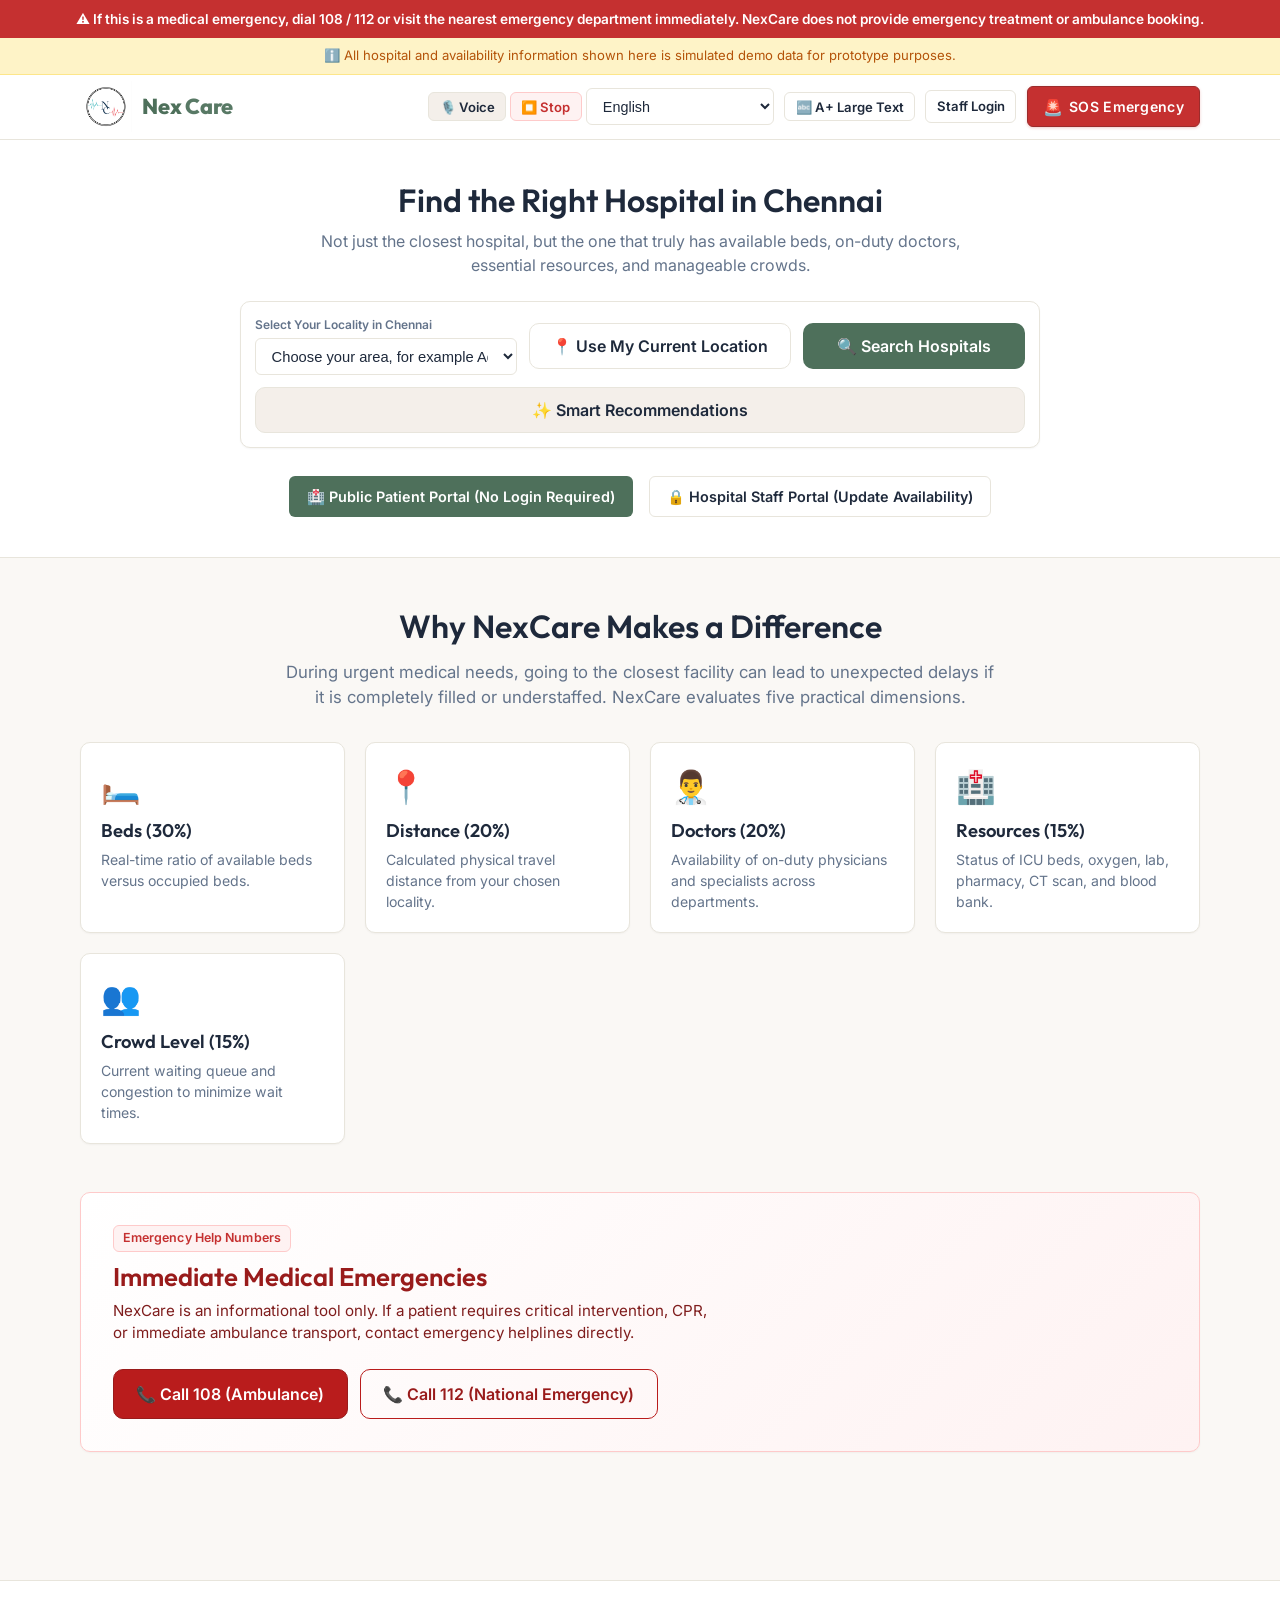
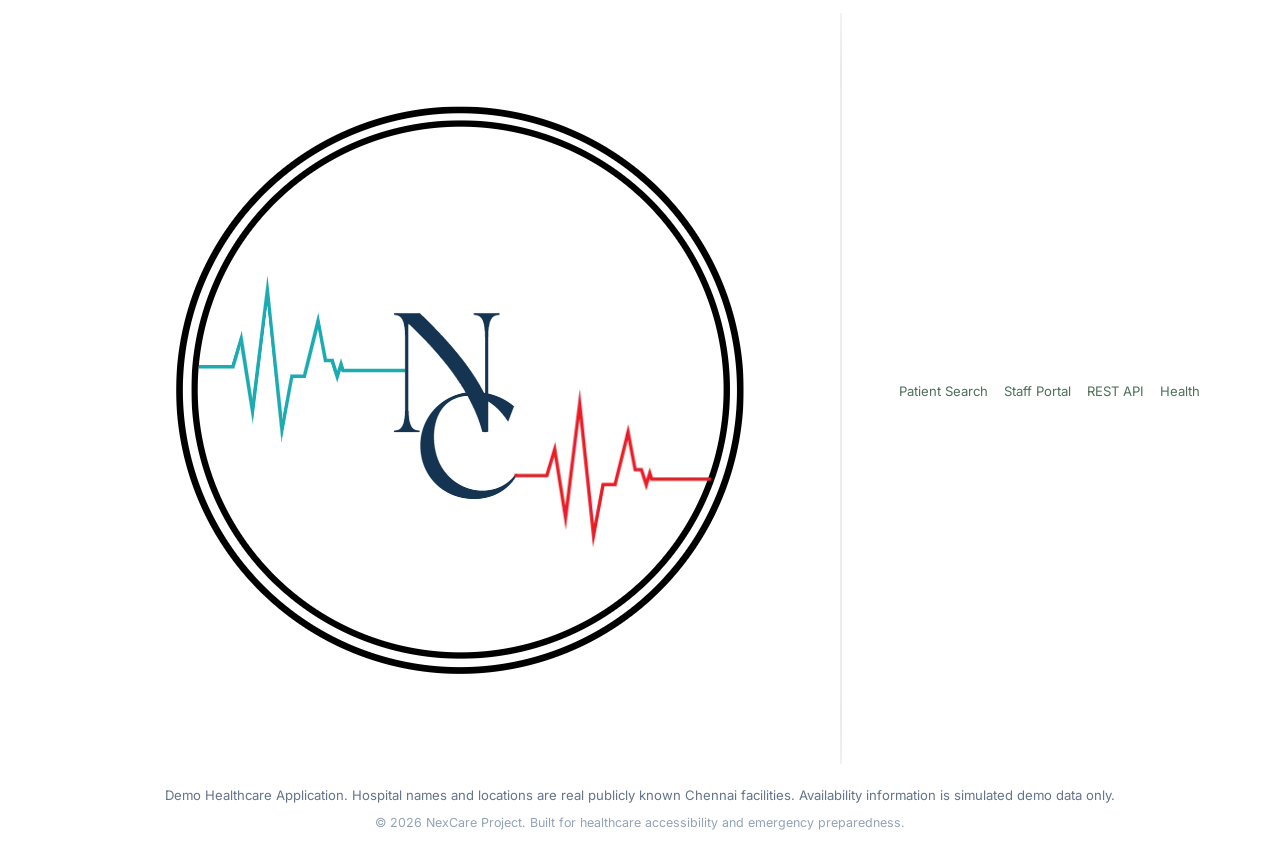
==== commit 47fa8111: "Merge GitHub changes and update NexCare website" ====
--- a/NexCare Project/NexCare/frontend/index.html
+++ b/NexCare Project/NexCare/frontend/index.html
@@ -1,235 +1,654 @@
 <!DOCTYPE html>
 <html lang="en">
 <head>
-  <meta charset="UTF-8">
-  <meta name="viewport" content="width=device-width, initial-scale=1.0">
-  <title>NexCare — Smart Chennai Hospital Availability & Guidance</title>
-  <meta name="description" content="Find suitable nearby hospitals in Chennai by comparing bed availability, doctor availability, critical medical resources, and patient crowd levels.">
-  <link rel="preconnect" href="https://fonts.googleapis.com">
-  <link rel="preconnect" href="https://fonts.gstatic.com" crossorigin>
-  <link href="https://fonts.googleapis.com/css2?family=Inter:wght@400;500;600;700&family=Outfit:wght@600;700;800&display=swap" rel="stylesheet">
-  <link rel="stylesheet" href="style.css">
+    <meta charset="UTF-8">
+    <meta name="viewport" content="width=device-width, initial-scale=1.0">
+
+    <title>NexCare — Smart Chennai Hospital Availability & Guidance</title>
+
+    <meta
+        name="description"
+        content="Find suitable nearby hospitals in Chennai by comparing bed availability, doctor availability, critical medical resources, and patient crowd levels."
+    >
+
+    <link rel="preconnect" href="https://fonts.googleapis.com">
+    <link rel="preconnect" href="https://fonts.gstatic.com" crossorigin>
+
+    <link
+        href="https://fonts.googleapis.com/css2?family=Inter:wght@400;500;600;700&family=Outfit:wght@600;700;800&display=swap"
+        rel="stylesheet"
+    >
+
+    <link rel="stylesheet" href="style.css">
 </head>
+
 <body>
 
-  <!-- Emergency Banner (Mandatory) -->
-  <div class="emergency-banner" role="alert">
-    <span data-i18n="emergency_banner">⚠️ If this is a medical emergency, dial 108 / 112 or visit the nearest emergency department immediately. NexCare does not provide emergency treatment or ambulance booking.</span>
-  </div>
-
-  <!-- Simulated Data Disclaimer (Mandatory) -->
-  <div class="demo-banner">
-    <span data-i18n="demo_banner">ℹ️ All hospital and availability information shown here is simulated demo data for prototype purposes.</span>
-  </div>
-
-  <!-- Navigation Bar -->
-  <nav class="navbar" aria-label="Main Navigation">
-    <div class="nav-container">
-      <a href="index.html" class="brand-logo" aria-label="NexCare Home">
-        <div class="brand-icon">✚</div>
-        <div class="brand-name"><span data-i18n="brand_name">Nex</span><span style="color: var(--secondary);" data-i18n="brand_suffix">Care</span></div>
-      </a>
-
-      <div class="nav-controls">
-        <!-- Grouped Voice Controls & Language Selector -->
-        <div class="nav-voice-lang-group" role="group" aria-label="Voice and Language Controls">
-          <button id="voice-assist-btn" class="btn btn-voice btn-sm" aria-pressed="false" data-i18n="voice_btn_label" title="Click to speak or listen">🎙️ Voice</button>
-          <button id="voice-stop-btn" class="btn btn-danger-subtle btn-sm" aria-label="Stop Voice Playback and Recognition" data-i18n="voice_stop_btn_label" title="Stop speech playback and voice listening">⏹️ Stop</button>
-          
-          <label for="lang-select" class="sr-only" style="display:none;" data-i18n="lang_select_label">Language</label>
-          <select id="lang-select" class="form-control nav-lang-select" aria-label="Select Language">
-            <option value="en">English</option>
-            <option value="ta">தமிழ் (Tamil)</option>
-            <option value="te">తెలుగు (Telugu)</option>
-            <option value="kn">ಕನ್ನಡ (Kannada)</option>
-            <option value="hi">हिन्दी (Hindi)</option>
-            <option value="ml">മലയാളം (Malayalam)</option>
-          </select>
+    <!-- Emergency Banner -->
+    <div class="emergency-banner" role="alert">
+        <span data-i18n="emergency_banner">
+            ⚠️ If this is a medical emergency, dial 108 / 112 or visit the nearest emergency department immediately. NexCare does not provide emergency treatment or ambulance booking.
+        </span>
+    </div>
+
+    <!-- Simulated Data Disclaimer -->
+    <div class="demo-banner">
+        <span data-i18n="demo_banner">
+            ℹ️ All hospital and availability information shown here is simulated demo data for prototype purposes.
+        </span>
+    </div>
+
+    <!-- Navigation Bar -->
+    <nav class="navbar" aria-label="Main Navigation">
+        <div class="nav-container">
+
+            <!-- NexCare Logo -->
+            <a href="index.html" class="brand-logo" aria-label="NexCare Home">
+                <img
+                    src="assets/logo.png"
+                    alt="NexCare Logo"
+                    class="brand-logo-image"
+                >
+
+                <div class="brand-name">
+                    <span data-i18n="brand_name">Nex</span>
+                    <span
+                        style="color: var(--secondary);"
+                        data-i18n="brand_suffix"
+                    >
+                        Care
+                    </span>
+                </div>
+            </a>
+
+            <!-- Navigation Controls -->
+            <div class="nav-controls">
+
+                <!-- Voice and Language Controls -->
+                <div
+                    class="nav-voice-lang-group"
+                    role="group"
+                    aria-label="Voice and Language Controls"
+                >
+                    <button
+                        id="voice-assist-btn"
+                        class="btn btn-voice btn-sm"
+                        aria-pressed="false"
+                        data-i18n="voice_btn_label"
+                        title="Click to speak or listen"
+                    >
+                        🎙️ Voice
+                    </button>
+
+                    <button
+                        id="voice-stop-btn"
+                        class="btn btn-danger-subtle btn-sm"
+                        aria-label="Stop Voice Playback and Recognition"
+                        data-i18n="voice_stop_btn_label"
+                        title="Stop speech playback and voice listening"
+                    >
+                        ⏹️ Stop
+                    </button>
+
+                    <label
+                        for="lang-select"
+                        class="sr-only"
+                        style="display: none;"
+                        data-i18n="lang_select_label"
+                    >
+                        Language
+                    </label>
+
+                    <select
+                        id="lang-select"
+                        class="form-control nav-lang-select"
+                        aria-label="Select Language"
+                    >
+                        <option value="en">English</option>
+                        <option value="ta">தமிழ் (Tamil)</option>
+                        <option value="te">తెలుగు (Telugu)</option>
+                        <option value="kn">ಕನ್ನಡ (Kannada)</option>
+                        <option value="hi">हिन्दी (Hindi)</option>
+                        <option value="ml">മലയാളം (Malayalam)</option>
+                    </select>
+                </div>
+
+                <!-- Text Size Button -->
+                <button
+                    id="toggle-text-size"
+                    class="btn btn-outline btn-sm"
+                    aria-pressed="false"
+                    data-i18n="text_large_btn"
+                    title="Toggle larger text for readability"
+                >
+                    🔤 A+ Large Text
+                </button>
+
+                <!-- Staff Login -->
+                <a
+                    href="staff.html"
+                    class="btn btn-outline btn-sm"
+                    id="nav-staff-btn"
+                    data-i18n="nav_staff_login"
+                >
+                    Staff Login
+                </a>
+
+                <!-- Emergency SOS -->
+                <a
+                    href="patient.html?sos=open"
+                    id="nav-sos-btn"
+                    class="btn btn-sos-nav"
+                    aria-label="Emergency SOS Assistance"
+                    title="Emergency SOS Numbers and Immediate Dispatch"
+                >
+                    <span class="sos-icon">🚨</span>
+                    <span
+                        class="sos-text"
+                        data-i18n="sos_btn_label"
+                    >
+                        SOS Emergency
+                    </span>
+                </a>
+
+            </div>
         </div>
-
-        <button id="toggle-text-size" class="btn btn-outline btn-sm" aria-pressed="false" data-i18n="text_large_btn" title="Toggle larger text for readability">🔤 A+ Large Text</button>
-        <a href="staff.html" class="btn btn-outline btn-sm" id="nav-staff-btn" data-i18n="nav_staff_login">Staff Login</a>
-        <a href="patient.html?sos=open" id="nav-sos-btn" class="btn btn-sos-nav" aria-label="Emergency SOS Assistance" title="Emergency SOS Numbers & Immediate Dispatch">
-          <span class="sos-icon">🚨</span>
-          <span class="sos-text" data-i18n="sos_btn_label">SOS Emergency</span>
-        </a>
-      </div>
-    </div>
-  </nav>
-
-  <!-- Hero Section -->
-  <header class="hero-section">
-    <div class="container">
-      <h1 class="hero-title" data-i18n="hero_title">Find the Right Hospital in Chennai</h1>
-      <p class="hero-subtitle" data-i18n="hero_subtitle">
-        Not just the closest hospital, but the one that truly has available beds, on-duty doctors, essential resources, and manageable crowds.
-      </p>
-
-      <!-- Locality Quick Selector & Live Location -->
-      <div class="locality-search-box" role="search">
-        <div class="locality-select-wrap">
-          <label for="quick-locality" data-i18n="select_locality_label">Select Your Locality in Chennai</label>
-          <select id="quick-locality" class="locality-select" aria-label="Select your Chennai locality">
-            <option value="" data-i18n="select_locality_placeholder">Choose your area (e.g. Adyar, Porur, Guindy)...</option>
-            <option value="Adyar">Adyar</option>
-            <option value="Anna Nagar">Anna Nagar</option>
-            <option value="Egmore">Egmore</option>
-            <option value="Guindy">Guindy</option>
-            <option value="Manapakkam">Manapakkam</option>
-            <option value="Mogappair">Mogappair</option>
-            <option value="Perambur">Perambur</option>
-            <option value="Porur">Porur</option>
-            <option value="Sholinganallur">Sholinganallur</option>
-            <option value="T. Nagar">T. Nagar</option>
-            <option value="Tambaram">Tambaram</option>
-            <option value="Velachery">Velachery</option>
-          </select>
+    </nav>
+
+    <!-- Hero Section -->
+    <header class="hero-section">
+        <div class="container">
+
+            <h1 class="hero-title" data-i18n="hero_title">
+                Find the Right Hospital in Chennai
+            </h1>
+
+            <p class="hero-subtitle" data-i18n="hero_subtitle">
+                Not just the closest hospital, but the one that truly has available beds, on-duty doctors, essential resources, and manageable crowds.
+            </p>
+
+            <!-- Locality Search -->
+            <div class="locality-search-box" role="search">
+
+                <div class="locality-select-wrap">
+                    <label
+                        for="quick-locality"
+                        data-i18n="select_locality_label"
+                    >
+                        Select Your Locality in Chennai
+                    </label>
+
+                    <select
+                        id="quick-locality"
+                        class="locality-select"
+                        aria-label="Select your Chennai locality"
+                    >
+                        <option
+                            value=""
+                            data-i18n="select_locality_placeholder"
+                        >
+                            Choose your area, for example Adyar, Porur or Guindy
+                        </option>
+
+                        <option value="Adyar">Adyar</option>
+                        <option value="Anna Nagar">Anna Nagar</option>
+                        <option value="Egmore">Egmore</option>
+                        <option value="Guindy">Guindy</option>
+                        <option value="Manapakkam">Manapakkam</option>
+                        <option value="Mogappair">Mogappair</option>
+                        <option value="Perambur">Perambur</option>
+                        <option value="Porur">Porur</option>
+                        <option value="Sholinganallur">Sholinganallur</option>
+                        <option value="T. Nagar">T. Nagar</option>
+                        <option value="Tambaram">Tambaram</option>
+                        <option value="Velachery">Velachery</option>
+                    </select>
+                </div>
+
+                <button
+                    id="btn-quick-live-loc"
+                    class="btn btn-outline btn-lg"
+                    style="flex: 1 1 200px;"
+                    data-i18n="btn_live_location"
+                >
+                    📍 Use My Current Location
+                </button>
+
+                <button
+                    id="btn-quick-search"
+                    class="btn btn-primary btn-lg"
+                    style="flex: 1 1 180px;"
+                    data-i18n="btn_search"
+                >
+                    🔍 Search Hospitals
+                </button>
+
+                <button
+                    id="btn-quick-recommend"
+                    class="btn btn-secondary btn-lg"
+                    style="flex: 1 1 210px;"
+                    data-i18n="btn_recommend"
+                >
+                    ✨ Smart Recommendations
+                </button>
+
+            </div>
+
+            <!-- Portal Switcher -->
+            <div
+                style="
+                    display: flex;
+                    justify-content: center;
+                    gap: 1rem;
+                    margin-top: 1.75rem;
+                    flex-wrap: wrap;
+                "
+            >
+                <a
+                    href="patient.html"
+                    class="btn btn-primary"
+                    data-i18n="btn_public_portal"
+                >
+                    🏥 Public Patient Portal (No Login Required)
+                </a>
+
+                <a
+                    href="staff.html"
+                    class="btn btn-outline"
+                    data-i18n="btn_staff_portal"
+                >
+                    🔒 Hospital Staff Portal (Update Availability)
+                </a>
+            </div>
+
         </div>
-
-        <button id="btn-quick-live-loc" class="btn btn-outline btn-lg" style="flex: 1 1 200px;" data-i18n="btn_live_location">
-          📍 Use My Current Location
-        </button>
-
-        <button id="btn-quick-search" class="btn btn-primary btn-lg" style="flex: 1 1 180px;" data-i18n="btn_search">
-          🔍 Search Hospitals
-        </button>
-
-        <button id="btn-quick-recommend" class="btn btn-secondary btn-lg" style="flex: 1 1 210px;" data-i18n="btn_recommend">
-          ✨ Smart Recommendations
-        </button>
-      </div>
-
-      <!-- Quick Portal Switcher Cards -->
-      <div style="display: flex; justify-content: center; gap: 1rem; margin-top: 1.75rem; flex-wrap: wrap;">
-        <a href="patient.html" class="btn btn-primary" data-i18n="btn_public_portal">
-          🏥 Public Patient Portal (No Login Required)
-        </a>
-        <a href="staff.html" class="btn btn-outline" data-i18n="btn_staff_portal">
-          🔒 Hospital Staff Portal (Update Availability)
-        </a>
-      </div>
-    </div>
-  </header>
-
-  <!-- Explanation Section: How NexCare Works -->
-  <main class="container" style="padding-top: 3rem; padding-bottom: 3rem;">
-    <section style="text-align: center; margin-bottom: 3rem;">
-      <h2 style="font-size: 2rem; margin-bottom: 0.75rem;" data-i18n="why_nexcare_title">Why NexCare Makes a Difference</h2>
-      <p style="color: var(--text-muted); max-width: 720px; margin: 0 auto 2rem; font-size: 1.05rem;" data-i18n="why_nexcare_desc">
-        During urgent medical needs, going to the closest facility can lead to unexpected delays if it is completely filled or understaffed. NexCare evaluates five practical dimensions:
-      </p>
-
-      <div style="display: grid; grid-template-columns: repeat(auto-fit, minmax(210px, 1fr)); gap: 1.25rem;">
-        <div class="card" style="text-align: left;">
-          <div style="font-size: 2rem; margin-bottom: 0.5rem;">🛏️</div>
-          <h3 style="font-size: 1.15rem; margin-bottom: 0.35rem;" data-i18n="factor_beds_title">Beds (30%)</h3>
-          <p style="font-size: 0.88rem; color: var(--text-muted);" data-i18n="factor_beds_desc">Real-time ratio of available beds versus occupied beds.</p>
+    </header>
+
+    <!-- Main Content -->
+    <main
+        class="container"
+        style="padding-top: 3rem; padding-bottom: 3rem;"
+    >
+
+        <!-- How NexCare Works -->
+        <section style="text-align: center; margin-bottom: 3rem;">
+
+            <h2
+                style="font-size: 2rem; margin-bottom: 0.75rem;"
+                data-i18n="why_nexcare_title"
+            >
+                Why NexCare Makes a Difference
+            </h2>
+
+            <p
+                style="
+                    color: var(--text-muted);
+                    max-width: 720px;
+                    margin: 0 auto 2rem;
+                    font-size: 1.05rem;
+                "
+                data-i18n="why_nexcare_desc"
+            >
+                During urgent medical needs, going to the closest facility can lead to unexpected delays if it is completely filled or understaffed. NexCare evaluates five practical dimensions.
+            </p>
+
+            <div
+                style="
+                    display: grid;
+                    grid-template-columns: repeat(auto-fit, minmax(210px, 1fr));
+                    gap: 1.25rem;
+                "
+            >
+
+                <!-- Beds -->
+                <div class="card" style="text-align: left;">
+                    <div style="font-size: 2rem; margin-bottom: 0.5rem;">
+                        🛏️
+                    </div>
+
+                    <h3
+                        style="font-size: 1.15rem; margin-bottom: 0.35rem;"
+                        data-i18n="factor_beds_title"
+                    >
+                        Beds (30%)
+                    </h3>
+
+                    <p
+                        style="font-size: 0.88rem; color: var(--text-muted);"
+                        data-i18n="factor_beds_desc"
+                    >
+                        Real-time ratio of available beds versus occupied beds.
+                    </p>
+                </div>
+
+                <!-- Distance -->
+                <div class="card" style="text-align: left;">
+                    <div style="font-size: 2rem; margin-bottom: 0.5rem;">
+                        📍
+                    </div>
+
+                    <h3
+                        style="font-size: 1.15rem; margin-bottom: 0.35rem;"
+                        data-i18n="factor_distance_title"
+                    >
+                        Distance (20%)
+                    </h3>
+
+                    <p
+                        style="font-size: 0.88rem; color: var(--text-muted);"
+                        data-i18n="factor_distance_desc"
+                    >
+                        Calculated physical travel distance from your chosen locality.
+                    </p>
+                </div>
+
+                <!-- Doctors -->
+                <div class="card" style="text-align: left;">
+                    <div style="font-size: 2rem; margin-bottom: 0.5rem;">
+                        👨‍⚕️
+                    </div>
+
+                    <h3
+                        style="font-size: 1.15rem; margin-bottom: 0.35rem;"
+                        data-i18n="factor_doctors_title"
+                    >
+                        Doctors (20%)
+                    </h3>
+
+                    <p
+                        style="font-size: 0.88rem; color: var(--text-muted);"
+                        data-i18n="factor_doctors_desc"
+                    >
+                        Availability of on-duty physicians and specialists across departments.
+                    </p>
+                </div>
+
+                <!-- Resources -->
+                <div class="card" style="text-align: left;">
+                    <div style="font-size: 2rem; margin-bottom: 0.5rem;">
+                        🏥
+                    </div>
+
+                    <h3
+                        style="font-size: 1.15rem; margin-bottom: 0.35rem;"
+                        data-i18n="factor_resources_title"
+                    >
+                        Resources (15%)
+                    </h3>
+
+                    <p
+                        style="font-size: 0.88rem; color: var(--text-muted);"
+                        data-i18n="factor_resources_desc"
+                    >
+                        Status of ICU beds, oxygen, lab, pharmacy, CT scan, and blood bank.
+                    </p>
+                </div>
+
+                <!-- Crowd -->
+                <div class="card" style="text-align: left;">
+                    <div style="font-size: 2rem; margin-bottom: 0.5rem;">
+                        👥
+                    </div>
+
+                    <h3
+                        style="font-size: 1.15rem; margin-bottom: 0.35rem;"
+                        data-i18n="factor_crowd_title"
+                    >
+                        Crowd Level (15%)
+                    </h3>
+
+                    <p
+                        style="font-size: 0.88rem; color: var(--text-muted);"
+                        data-i18n="factor_crowd_desc"
+                    >
+                        Current waiting queue and congestion to minimize wait times.
+                    </p>
+                </div>
+
+            </div>
+        </section>
+
+        <!-- Emergency Services Section -->
+        <section
+            class="card"
+            style="
+                background: linear-gradient(135deg, #fff 0%, #fef2f2 100%);
+                border-color: #fecaca;
+                padding: 2rem;
+                margin-bottom: 2rem;
+            "
+        >
+
+            <div
+                style="
+                    display: flex;
+                    flex-wrap: wrap;
+                    align-items: center;
+                    justify-content: space-between;
+                    gap: 1.5rem;
+                "
+            >
+
+                <div>
+                    <span
+                        class="badge badge-red"
+                        style="margin-bottom: 0.5rem;"
+                    >
+                        Emergency Help Numbers
+                    </span>
+
+                    <h2
+                        style="
+                            font-size: 1.6rem;
+                            color: #991b1b;
+                            margin-bottom: 0.4rem;
+                        "
+                        data-i18n="emergency_numbers_title"
+                    >
+                        Immediate Medical Emergencies
+                    </h2>
+
+                    <p
+                        style="
+                            color: #7f1d1d;
+                            max-width: 600px;
+                            font-size: 0.95rem;
+                        "
+                        data-i18n="emergency_box_desc"
+                    >
+                        NexCare is an informational tool only. If a patient requires critical intervention, CPR, or immediate ambulance transport, contact emergency helplines directly.
+                    </p>
+                </div>
+
+                <div
+                    style="
+                        display: flex;
+                        gap: 0.75rem;
+                        flex-wrap: wrap;
+                    "
+                >
+                    <a
+                        href="tel:108"
+                        class="btn btn-lg btn-primary"
+                        style="
+                            background-color: #b91c1c;
+                            border-color: #991b1b;
+                        "
+                        data-i18n="call_108"
+                    >
+                        📞 Call 108 (Ambulance)
+                    </a>
+
+                    <a
+                        href="tel:112"
+                        class="btn btn-lg btn-outline"
+                        style="
+                            color: #991b1b;
+                            border-color: #b91c1c;
+                        "
+                        data-i18n="call_112"
+                    >
+                        📞 Call 112 (National Emergency)
+                    </a>
+                </div>
+
+            </div>
+        </section>
+
+    </main>
+
+    <!-- Footer -->
+    <footer class="footer">
+        <div class="container">
+
+            <div
+                style="
+                    display: flex;
+                    flex-wrap: wrap;
+                    justify-content: space-between;
+                    align-items: center;
+                    gap: 1rem;
+                    margin-bottom: 1rem;
+                "
+            >
+
+                <!-- Footer Logo -->
+                <a
+                    href="index.html"
+                    class="footer-brand"
+                    aria-label="NexCare Home"
+                >
+                    <img
+                        src="assets/logo.png"
+                        alt="NexCare Logo"
+                        class="footer-logo-image"
+                    >
+                </a>
+
+                <div
+                    style="
+                        display: flex;
+                        gap: 1rem;
+                        flex-wrap: wrap;
+                    "
+                >
+                    <a
+                        href="patient.html"
+                        data-i18n="nav_patient"
+                    >
+                        Patient Search
+                    </a>
+
+                    <a
+                        href="staff.html"
+                        data-i18n="nav_staff"
+                    >
+                        Staff Portal
+                    </a>
+
+                    <a
+                        href="http://localhost:8080/api/hospitals"
+                        target="_blank"
+                        rel="noopener noreferrer"
+                    >
+                        REST API
+                    </a>
+
+                    <a
+                        href="http://localhost:8080/health"
+                        target="_blank"
+                        rel="noopener noreferrer"
+                    >
+                        Health
+                    </a>
+                </div>
+
+            </div>
+
+            <p
+                style="margin-bottom: 0.5rem;"
+                data-i18n="footer_text"
+            >
+                Demo Healthcare Application. Hospital names and locations are real publicly known Chennai facilities. Availability information is simulated demo data only.
+            </p>
+
+            <p
+                style="font-size: 0.78rem; color: #94a3b8;"
+                data-i18n="footer_copy"
+            >
+                &copy; 2026 NexCare Project. Built for healthcare accessibility and emergency preparedness.
+            </p>
+
         </div>
-
-        <div class="card" style="text-align: left;">
-          <div style="font-size: 2rem; margin-bottom: 0.5rem;">📍</div>
-          <h3 style="font-size: 1.15rem; margin-bottom: 0.35rem;" data-i18n="factor_distance_title">Distance (20%)</h3>
-          <p style="font-size: 0.88rem; color: var(--text-muted);" data-i18n="factor_distance_desc">Calculated physical travel distance from your chosen locality.</p>
-        </div>
-
-        <div class="card" style="text-align: left;">
-          <div style="font-size: 2rem; margin-bottom: 0.5rem;">👨‍⚕️</div>
-          <h3 style="font-size: 1.15rem; margin-bottom: 0.35rem;" data-i18n="factor_doctors_title">Doctors (20%)</h3>
-          <p style="font-size: 0.88rem; color: var(--text-muted);" data-i18n="factor_doctors_desc">Availability of on-duty physicians and specialists across departments.</p>
-        </div>
-
-        <div class="card" style="text-align: left;">
-          <div style="font-size: 2rem; margin-bottom: 0.5rem;">🏥</div>
-          <h3 style="font-size: 1.15rem; margin-bottom: 0.35rem;" data-i18n="factor_resources_title">Resources (15%)</h3>
-          <p style="font-size: 0.88rem; color: var(--text-muted);" data-i18n="factor_resources_desc">Status of ICU beds, Oxygen, Lab, Pharmacy, CT scan, and Blood bank.</p>
-        </div>
-
-        <div class="card" style="text-align: left;">
-          <div style="font-size: 2rem; margin-bottom: 0.5rem;">👥</div>
-          <h3 style="font-size: 1.15rem; margin-bottom: 0.35rem;" data-i18n="factor_crowd_title">Crowd Level (15%)</h3>
-          <p style="font-size: 0.88rem; color: var(--text-muted);" data-i18n="factor_crowd_desc">Current waiting queue and congestion to minimize wait times.</p>
-        </div>
-      </div>
-    </section>
-
-    <!-- Emergency Services Section -->
-    <section class="card" style="background: linear-gradient(135deg, #fff 0%, #fef2f2 100%); border-color: #fecaca; padding: 2rem; margin-bottom: 2rem;">
-      <div style="display: flex; flex-wrap: wrap; align-items: center; justify-content: space-between; gap: 1.5rem;">
-        <div>
-          <span class="badge badge-red" style="margin-bottom: 0.5rem;">Emergency Help Numbers</span>
-          <h2 style="font-size: 1.6rem; color: #991b1b; margin-bottom: 0.4rem;" data-i18n="emergency_numbers_title">Immediate Medical Emergencies</h2>
-          <p style="color: #7f1d1d; max-width: 600px; font-size: 0.95rem;" data-i18n="emergency_box_desc">
-            NexCare is an informational tool only. If a patient requires critical intervention, CPR, or immediate ambulance transport, contact emergency helplines directly:
-          </p>
-        </div>
-        <div style="display: flex; gap: 0.75rem; flex-wrap: wrap;">
-          <a href="tel:108" class="btn btn-lg btn-primary" style="background-color: #b91c1c; border-color: #991b1b;" data-i18n="call_108">
-            📞 Call 108 (Ambulance)
-          </a>
-          <a href="tel:112" class="btn btn-lg btn-outline" style="color: #991b1b; border-color: #b91c1c;" data-i18n="call_112">
-            📞 Call 112 (National Emergency)
-          </a>
-        </div>
-      </div>
-    </section>
-  </main>
-
-  <!-- Footer -->
-  <footer class="footer">
-    <div class="container">
-      <div style="display: flex; flex-wrap: wrap; justify-content: space-between; align-items: center; gap: 1rem; margin-bottom: 1rem;">
-        <div class="brand-name" style="font-size: 1.2rem;">Nex<span>Care</span> Chennai</div>
-        <div style="display: flex; gap: 1rem;">
-          <a href="patient.html" data-i18n="nav_patient">Patient Search</a>
-          <a href="staff.html" data-i18n="nav_staff">Staff Portal</a>
-          <a href="/api/hospitals" target="_blank">REST API</a>
-          <a href="/health" target="_blank">Health</a>
-        </div>
-      </div>
-      <p style="margin-bottom: 0.5rem;" data-i18n="footer_text">
-        Demo Healthcare Application. Hospital names and locations are real publicly known Chennai facilities. Availability information is simulated demo data only.
-      </p>
-      <p style="font-size: 0.78rem; color: #94a3b8;" data-i18n="footer_copy">
-        &copy; 2026 NexCare Project. Built for healthcare accessibility and emergency preparedness.
-      </p>
-    </div>
-  </footer>
-
-  <script src="script.js"></script>
-  <script>
-    // Wire Quick Buttons
-    const liveBtn = document.getElementById('btn-quick-live-loc');
-    if (liveBtn) {
-      liveBtn.addEventListener('click', () => {
-        if (!navigator.geolocation) {
-          window.location.href = 'patient.html';
-          return;
+    </footer>
+
+    <script src="script.js"></script>
+
+    <script>
+        // Quick Current Location Button
+        const liveBtn = document.getElementById("btn-quick-live-loc");
+
+        if (liveBtn) {
+            liveBtn.addEventListener("click", () => {
+                if (!navigator.geolocation) {
+                    window.location.href = "patient.html";
+                    return;
+                }
+
+                liveBtn.textContent = "📍 Detecting...";
+
+                navigator.geolocation.getCurrentPosition(
+                    (position) => {
+                        const latitude = position.coords.latitude;
+                        const longitude = position.coords.longitude;
+
+                        window.location.href =
+                            `patient.html?lat=${latitude}&lng=${longitude}`;
+                    },
+                    () => {
+                        alert(
+                            "Location access was not granted. Opening patient portal to select your location manually."
+                        );
+
+                        window.location.href = "patient.html";
+                    },
+                    {
+                        timeout: 8000
+                    }
+                );
+            });
         }
-        liveBtn.textContent = '📍 Detecting...';
-        navigator.geolocation.getCurrentPosition(
-          (pos) => {
-            window.location.href = `patient.html?lat=${pos.coords.latitude}&lng=${pos.coords.longitude}`;
-          },
-          (err) => {
-            alert('Location access was not granted. Opening patient portal to select your location manually.');
-            window.location.href = 'patient.html';
-          },
-          { timeout: 8000 }
-        );
-      });
-    }
-
-    document.getElementById('btn-quick-search').addEventListener('click', () => {
-      const area = document.getElementById('quick-locality').value;
-      const url = area ? `patient.html?locality=${encodeURIComponent(area)}&view=all` : `patient.html`;
-      window.location.href = url;
-    });
-
-    document.getElementById('btn-quick-recommend').addEventListener('click', () => {
-      const area = document.getElementById('quick-locality').value;
-      const url = area ? `patient.html?locality=${encodeURIComponent(area)}&view=recommended` : `patient.html?view=recommended`;
-      window.location.href = url;
-    });
-  </script>
+
+        // Search Hospitals Button
+        const searchBtn = document.getElementById("btn-quick-search");
+
+        if (searchBtn) {
+            searchBtn.addEventListener("click", () => {
+                const area = document.getElementById("quick-locality").value;
+
+                const url = area
+                    ? `patient.html?locality=${encodeURIComponent(area)}&view=all`
+                    : "patient.html";
+
+                window.location.href = url;
+            });
+        }
+
+        // Smart Recommendations Button
+        const recommendBtn = document.getElementById("btn-quick-recommend");
+
+        if (recommendBtn) {
+            recommendBtn.addEventListener("click", () => {
+                const area = document.getElementById("quick-locality").value;
+
+                const url = area
+                    ? `patient.html?locality=${encodeURIComponent(area)}&view=recommended`
+                    : "patient.html?view=recommended";
+
+                window.location.href = url;
+            });
+        }
+    </script>
+
 </body>
-</html>
+</html>
--- a/NexCare Project/NexCare/frontend/style.css
+++ b/NexCare Project/NexCare/frontend/style.css
@@ -1385,3 +1385,24 @@
     font-size: 0.82rem;
   }
 }
+/* NexCare Logo */
+.brand-logo {
+    display: flex;
+    align-items: center;
+    gap: 0.65rem;
+    text-decoration: none;
+    flex-shrink: 0;
+}
+
+.brand-logo-image {
+    width: 52px;
+    height: 52px;
+    object-fit: contain;
+    display: block;
+}
+
+.brand-name {
+    font-size: 1.35rem;
+    font-weight: 800;
+    white-space: nowrap;
+}
